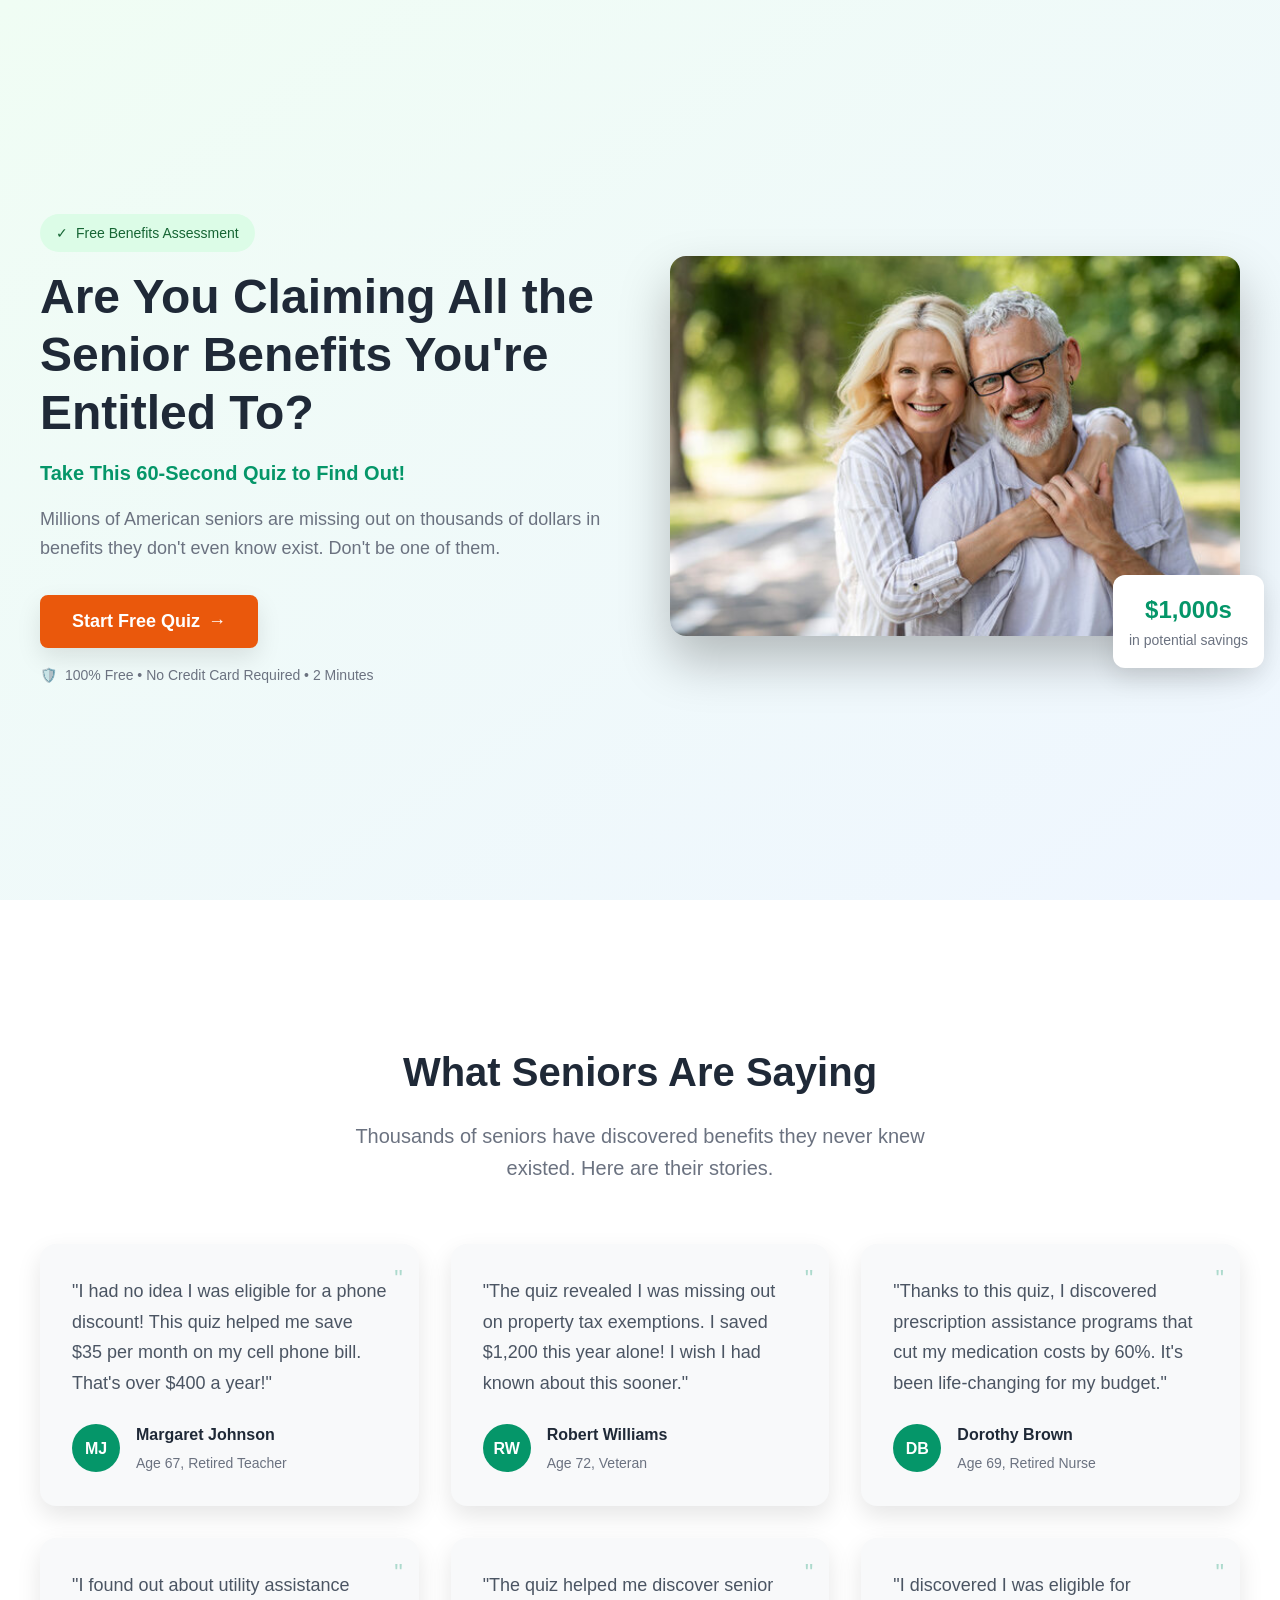
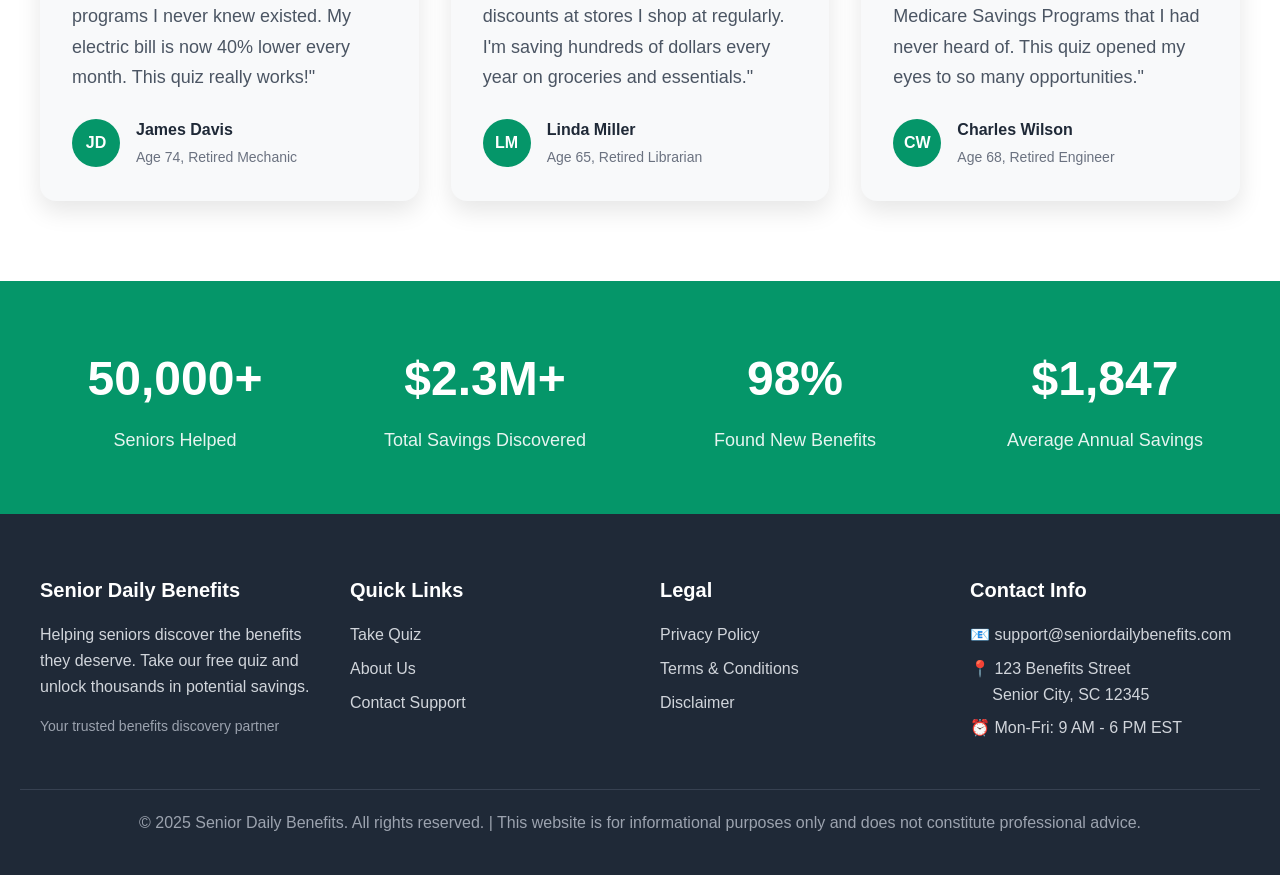
==== src/static/index.html @ 036ea479 "Add files via upload BIGMAILER_API_KEY=2041083a-9301-4535-84ca-0bf7221d37b6 BIGMAILER_BRAND_ID=5d54" ====
<!DOCTYPE html>
<html lang="en">
<head>
    <meta charset="UTF-8">
    <meta name="viewport" content="width=device-width, initial-scale=1.0">
    <title>Senior Daily Benefits - Are You Claiming All Your Benefits?</title>
    <style>
        * {
            margin: 0;
            padding: 0;
            box-sizing: border-box;
        }
        
        body {
            font-family: -apple-system, BlinkMacSystemFont, 'Segoe UI', 'Roboto', 'Oxygen', 'Ubuntu', 'Cantarell', sans-serif;
            line-height: 1.6;
            color: #2d3436;
        }
        
        .container {
            min-height: 100vh;
            background: linear-gradient(to bottom right, #f0fdf4, #eff6ff);
            display: flex;
            align-items: center;
            justify-content: center;
            padding: 20px;
        }
        
        .hero-section {
            max-width: 1200px;
            display: grid;
            grid-template-columns: 1fr 1fr;
            gap: 60px;
            align-items: center;
        }
        
        .content {
            space-y: 32px;
        }
        
        .badge {
            display: inline-flex;
            align-items: center;
            padding: 8px 16px;
            background: #dcfce7;
            color: #166534;
            border-radius: 9999px;
            font-size: 14px;
            font-weight: 500;
            margin-bottom: 16px;
        }
        
        .badge::before {
            content: "✓";
            margin-right: 8px;
        }
        
        h1 {
            font-size: 3rem;
            font-weight: bold;
            color: #1f2937;
            line-height: 1.2;
            margin-bottom: 16px;
        }
        
        .subtitle {
            font-size: 1.25rem;
            color: #059669;
            font-weight: 600;
            margin-bottom: 16px;
        }
        
        .description {
            font-size: 1.125rem;
            color: #6b7280;
            margin-bottom: 32px;
        }
        
        .cta-button {
            background: #ea580c;
            color: white;
            padding: 16px 32px;
            font-size: 1.125rem;
            font-weight: 600;
            border: none;
            border-radius: 8px;
            cursor: pointer;
            transition: all 0.3s ease;
            display: inline-flex;
            align-items: center;
            text-decoration: none;
            box-shadow: 0 10px 25px rgba(0, 0, 0, 0.1);
        }
        
        .cta-button:hover {
            background: #dc2626;
            transform: translateY(-2px);
            box-shadow: 0 15px 35px rgba(0, 0, 0, 0.15);
        }
        
        .cta-button::after {
            content: "→";
            margin-left: 8px;
        }
        
        .trust-text {
            font-size: 14px;
            color: #6b7280;
            margin-top: 16px;
            display: flex;
            align-items: center;
        }
        
        .trust-text::before {
            content: "🛡️";
            margin-right: 8px;
        }
        
        .image-section {
            position: relative;
        }
        
        .hero-image {
            width: 100%;
            height: auto;
            border-radius: 16px;
            box-shadow: 0 25px 50px rgba(0, 0, 0, 0.25);
        }
        
        .savings-badge {
            position: absolute;
            bottom: -24px;
            right: -24px;
            background: white;
            padding: 16px;
            border-radius: 12px;
            box-shadow: 0 10px 25px rgba(0, 0, 0, 0.1);
            text-align: center;
        }
        
        .savings-amount {
            font-size: 1.5rem;
            font-weight: bold;
            color: #059669;
        }
        
        .savings-text {
            font-size: 14px;
            color: #6b7280;
        }
        
        .quiz-container {
            display: none;
            max-width: 600px;
            background: white;
            border-radius: 16px;
            box-shadow: 0 25px 50px rgba(0, 0, 0, 0.25);
            padding: 32px;
        }
        
        .progress-bar {
            width: 100%;
            height: 8px;
            background: #e5e7eb;
            border-radius: 4px;
            margin-bottom: 16px;
            overflow: hidden;
        }
        
        .progress-fill {
            height: 100%;
            background: #059669;
            transition: width 0.5s ease;
        }
        
        .question-text {
            font-size: 1.5rem;
            font-weight: bold;
            margin-bottom: 24px;
            text-align: center;
        }
        
        .option-button {
            width: 100%;
            padding: 16px;
            margin-bottom: 12px;
            background: white;
            border: 2px solid #e5e7eb;
            border-radius: 8px;
            font-size: 1.125rem;
            cursor: pointer;
            transition: all 0.2s ease;
            text-align: left;
        }
        
        .option-button:hover {
            background: #f0fdf4;
            border-color: #059669;
        }
        
        .email-section {
            display: none;
            max-width: 600px;
            background: white;
            border-radius: 16px;
            box-shadow: 0 25px 50px rgba(0, 0, 0, 0.25);
            padding: 32px;
            text-align: center;
        }
        
        .email-icon {
            width: 64px;
            height: 64px;
            background: #dcfce7;
            border-radius: 50%;
            display: flex;
            align-items: center;
            justify-content: center;
            margin: 0 auto 24px;
            font-size: 32px;
        }
        
        .email-title {
            font-size: 2rem;
            font-weight: bold;
            margin-bottom: 16px;
        }
        
        .email-subtitle {
            font-size: 1.25rem;
            color: #6b7280;
            margin-bottom: 32px;
        }
        
        .email-input {
            width: 100%;
            padding: 16px;
            font-size: 1.125rem;
            border: 2px solid #e5e7eb;
            border-radius: 8px;
            margin-bottom: 16px;
        }
        
        .email-input:focus {
            outline: none;
            border-color: #059669;
        }
        
        .privacy-text {
            font-size: 14px;
            color: #6b7280;
            margin-top: 16px;
        }
        
        .testimonials-section {
            background: white;
            padding: 80px 20px;
            margin-top: 60px;
        }
        
        .testimonials-container {
            max-width: 1200px;
            margin: 0 auto;
        }
        
        .testimonials-title {
            text-align: center;
            font-size: 2.5rem;
            font-weight: bold;
            color: #1f2937;
            margin-bottom: 16px;
        }
        
        .testimonials-subtitle {
            text-align: center;
            font-size: 1.25rem;
            color: #6b7280;
            margin-bottom: 60px;
            max-width: 600px;
            margin-left: auto;
            margin-right: auto;
        }
        
        .testimonials-grid {
            display: grid;
            grid-template-columns: repeat(auto-fit, minmax(350px, 1fr));
            gap: 32px;
        }
        
        .testimonial-card {
            background: #f8f9fa;
            padding: 32px;
            border-radius: 16px;
            box-shadow: 0 10px 25px rgba(0, 0, 0, 0.1);
            position: relative;
        }
        
        .testimonial-quote {
            font-size: 1.125rem;
            color: #4b5563;
            margin-bottom: 24px;
            line-height: 1.7;
        }
        
        .testimonial-author {
            display: flex;
            align-items: center;
        }
        
        .author-avatar {
            width: 48px;
            height: 48px;
            background: #059669;
            border-radius: 50%;
            display: flex;
            align-items: center;
            justify-content: center;
            color: white;
            font-weight: bold;
            margin-right: 16px;
        }
        
        .author-info h4 {
            font-weight: 600;
            color: #1f2937;
            margin-bottom: 4px;
        }
        
        .author-info p {
            color: #6b7280;
            font-size: 14px;
        }
        
        .quote-icon {
            position: absolute;
            top: 16px;
            right: 16px;
            font-size: 24px;
            color: #059669;
            opacity: 0.3;
        }
        
        .stats-section {
            background: #059669;
            color: white;
            padding: 60px 20px;
        }
        
        .stats-container {
            max-width: 1200px;
            margin: 0 auto;
            display: grid;
            grid-template-columns: repeat(auto-fit, minmax(250px, 1fr));
            gap: 40px;
            text-align: center;
        }
        
        .stat-item h3 {
            font-size: 3rem;
            font-weight: bold;
            margin-bottom: 8px;
        }
        
        .stat-item p {
            font-size: 1.125rem;
            opacity: 0.9;
        }
        
        .footer {
            background: #1f2937;
            color: white;
            padding: 60px 20px 40px;
        }
        
        .footer-content {
            max-width: 1200px;
            margin: 0 auto;
            display: grid;
            grid-template-columns: repeat(auto-fit, minmax(250px, 1fr));
            gap: 40px;
            margin-bottom: 40px;
        }
        
        .footer-section h3 {
            font-size: 1.25rem;
            font-weight: 600;
            margin-bottom: 16px;
            color: white;
        }
        
        .footer-links {
            list-style: none;
        }
        
        .footer-links li {
            margin-bottom: 8px;
        }
        
        .footer-link {
            color: #d1d5db;
            text-decoration: none;
            transition: color 0.3s ease;
        }
        
        .footer-link:hover {
            color: white;
        }
        
        .footer-bottom {
            border-top: 1px solid #374151;
            padding-top: 20px;
            text-align: center;
            color: #9ca3af;
        }
        
        @media (max-width: 768px) {
            .hero-section {
                grid-template-columns: 1fr;
                gap: 40px;
            }
            
            h1 {
                font-size: 2rem;
            }
            
            .container {
                padding: 16px;
            }
            
            .testimonials-title {
                font-size: 2rem;
            }
            
            .testimonials-grid {
                grid-template-columns: 1fr;
            }
            
            .stats-container {
                grid-template-columns: repeat(2, 1fr);
                gap: 20px;
            }
            
            .stat-item h3 {
                font-size: 2rem;
            }
        }
    </style>
    
    <!-- Start NB Pixel Snippet -->
    <script>
    !(function (e, n, t, i, p, a, s) {
      e[i] ||
        (((p = e[i] =
          function () {
            p.process ? p.process.apply(p, arguments) : p.queue.push(arguments);
          }).queue = []),
        (p.t = +new Date()),
        ((a = n.createElement(t)).async = 1),
        (a.src = 'https://static.newsbreak.com/business/tracking/nbpixel.js?t=' + 864e5 * Math.ceil(new Date() / 864e5)),
        (s = n.getElementsByTagName(t)[0]).parentNode.insertBefore(a, s));
    })(window, document, 'script', 'nbpix'),
      nbpix('init', 'ID-1900614605618270209'),
      nbpix('event', 'pageload');
    </script>
    <!-- End NB Pixel Snippet -->
</head>
<body>
    <div class="container">
        <!-- Hero Section -->
        <div id="hero" class="hero-section">
            <div class="content">
                <div class="badge">Free Benefits Assessment</div>
                <h1>Are You Claiming All the Senior Benefits You're Entitled To?</h1>
                <div class="subtitle">Take This 60-Second Quiz to Find Out!</div>
                <div class="description">
                    Millions of American seniors are missing out on thousands of dollars in benefits they don't even know exist. Don't be one of them.
                </div>
                <button class="cta-button" onclick="startQuiz()">Start Free Quiz</button>
                <div class="trust-text">100% Free • No Credit Card Required • 2 Minutes</div>
            </div>
            <div class="image-section">
                <img src="hero-couple.jpg" alt="Happy senior couple" class="hero-image">
                <div class="savings-badge">
                    <div class="savings-amount">$1,000s</div>
                    <div class="savings-text">in potential savings</div>
                </div>
            </div>
        </div>
        
        <!-- Quiz Section -->
        <div id="quiz" class="quiz-container">
            <div class="progress-bar">
                <div id="progress" class="progress-fill" style="width: 25%"></div>
            </div>
            <div id="question-counter" style="text-align: center; margin-bottom: 16px; color: #6b7280;">Question 1 of 4</div>
            <div id="question" class="question-text">Are you currently paying more than $25/month for your cell phone bill?</div>
            <div id="options">
                <button class="option-button" onclick="selectAnswer('Yes')">Yes</button>
                <button class="option-button" onclick="selectAnswer('No')">No</button>
            </div>
        </div>
        
        <!-- Email Section -->
        <div id="email" class="email-section">
            <div class="email-icon">✓</div>
            <div class="email-title">Almost There!</div>
            <div class="email-subtitle">Enter your email to see your results and reveal the benefits you might be missing</div>
            <form onsubmit="submitEmail(event)">
                <input type="email" class="email-input" placeholder="Enter your email address" required>
                <button type="submit" class="cta-button" style="width: 100%;">SHOW MY RESULTS!</button>
            </form>
            <div class="privacy-text">🛡️ We respect your privacy. Unsubscribe at any time.</div>
        </div>
    </div>

    <!-- Testimonials Section -->
    <section class="testimonials-section">
        <div class="testimonials-container">
            <h2 class="testimonials-title">What Seniors Are Saying</h2>
            <p class="testimonials-subtitle">Thousands of seniors have discovered benefits they never knew existed. Here are their stories.</p>
            
            <div class="testimonials-grid">
                <div class="testimonial-card">
                    <div class="quote-icon">"</div>
                    <p class="testimonial-quote">"I had no idea I was eligible for a phone discount! This quiz helped me save $35 per month on my cell phone bill. That's over $400 a year!"</p>
                    <div class="testimonial-author">
                        <div class="author-avatar">MJ</div>
                        <div class="author-info">
                            <h4>Margaret Johnson</h4>
                            <p>Age 67, Retired Teacher</p>
                        </div>
                    </div>
                </div>
                
                <div class="testimonial-card">
                    <div class="quote-icon">"</div>
                    <p class="testimonial-quote">"The quiz revealed I was missing out on property tax exemptions. I saved $1,200 this year alone! I wish I had known about this sooner."</p>
                    <div class="testimonial-author">
                        <div class="author-avatar">RW</div>
                        <div class="author-info">
                            <h4>Robert Williams</h4>
                            <p>Age 72, Veteran</p>
                        </div>
                    </div>
                </div>
                
                <div class="testimonial-card">
                    <div class="quote-icon">"</div>
                    <p class="testimonial-quote">"Thanks to this quiz, I discovered prescription assistance programs that cut my medication costs by 60%. It's been life-changing for my budget."</p>
                    <div class="testimonial-author">
                        <div class="author-avatar">DB</div>
                        <div class="author-info">
                            <h4>Dorothy Brown</h4>
                            <p>Age 69, Retired Nurse</p>
                        </div>
                    </div>
                </div>
                
                <div class="testimonial-card">
                    <div class="quote-icon">"</div>
                    <p class="testimonial-quote">"I found out about utility assistance programs I never knew existed. My electric bill is now 40% lower every month. This quiz really works!"</p>
                    <div class="testimonial-author">
                        <div class="author-avatar">JD</div>
                        <div class="author-info">
                            <h4>James Davis</h4>
                            <p>Age 74, Retired Mechanic</p>
                        </div>
                    </div>
                </div>
                
                <div class="testimonial-card">
                    <div class="quote-icon">"</div>
                    <p class="testimonial-quote">"The quiz helped me discover senior discounts at stores I shop at regularly. I'm saving hundreds of dollars every year on groceries and essentials."</p>
                    <div class="testimonial-author">
                        <div class="author-avatar">LM</div>
                        <div class="author-info">
                            <h4>Linda Miller</h4>
                            <p>Age 65, Retired Librarian</p>
                        </div>
                    </div>
                </div>
                
                <div class="testimonial-card">
                    <div class="quote-icon">"</div>
                    <p class="testimonial-quote">"I discovered I was eligible for Medicare Savings Programs that I had never heard of. This quiz opened my eyes to so many opportunities."</p>
                    <div class="testimonial-author">
                        <div class="author-avatar">CW</div>
                        <div class="author-info">
                            <h4>Charles Wilson</h4>
                            <p>Age 68, Retired Engineer</p>
                        </div>
                    </div>
                </div>
            </div>
        </div>
    </section>

    <!-- Stats Section -->
    <section class="stats-section">
        <div class="stats-container">
            <div class="stat-item">
                <h3>50,000+</h3>
                <p>Seniors Helped</p>
            </div>
            <div class="stat-item">
                <h3>$2.3M+</h3>
                <p>Total Savings Discovered</p>
            </div>
            <div class="stat-item">
                <h3>98%</h3>
                <p>Found New Benefits</p>
            </div>
            <div class="stat-item">
                <h3>$1,847</h3>
                <p>Average Annual Savings</p>
            </div>
        </div>
    </section>

    <!-- Footer -->
    <footer class="footer">
        <div class="footer-content">
            <div class="footer-section">
                <h3>Senior Daily Benefits</h3>
                <p style="color: #d1d5db; margin-bottom: 16px;">Helping seniors discover the benefits they deserve. Take our free quiz and unlock thousands in potential savings.</p>
                <p style="color: #9ca3af; font-size: 14px;">Your trusted benefits discovery partner</p>
            </div>
            
            <div class="footer-section">
                <h3>Quick Links</h3>
                <ul class="footer-links">
                    <li><a href="index.html" class="footer-link">Take Quiz</a></li>
                    <li><a href="about.html" class="footer-link">About Us</a></li>
                    <li><a href="contact.html" class="footer-link">Contact Support</a></li>
                </ul>
            </div>
            
            <div class="footer-section">
                <h3>Legal</h3>
                <ul class="footer-links">
                    <li><a href="privacy-policy.html" class="footer-link">Privacy Policy</a></li>
                    <li><a href="terms-conditions.html" class="footer-link">Terms & Conditions</a></li>
                    <li><a href="#" class="footer-link">Disclaimer</a></li>
                </ul>
            </div>
            
            <div class="footer-section">
                <h3>Contact Info</h3>
                <ul class="footer-links">
                    <li style="color: #d1d5db;">📧 support@seniordailybenefits.com</li>
                    <li style="color: #d1d5db;">📍 123 Benefits Street<br>&nbsp;&nbsp;&nbsp;&nbsp;&nbsp;Senior City, SC 12345</li>
                    <li style="color: #d1d5db;">⏰ Mon-Fri: 9 AM - 6 PM EST</li>
                </ul>
            </div>
        </div>
        
        <div class="footer-bottom">
            <p>&copy; 2025 Senior Daily Benefits. All rights reserved. | This website is for informational purposes only and does not constitute professional advice.</p>
        </div>
    </footer>

    <script>
        const questions = [
            {
                question: "Are you currently paying more than $25/month for your cell phone bill?",
                options: ["Yes", "No"]
            },
            {
                question: "Do you own a home that was built before 1995?",
                options: ["Yes", "No"]
            },
            {
                question: "Do you have less than $10,000 in credit card debt?",
                options: ["Yes", "No"]
            },
            {
                question: "When was the last time you compared auto insurance rates?",
                options: ["In the last 6 months", "Over a year ago", "I've never done it"]
            }
        ];
        
        let currentQuestion = 0;
        let answers = {};
        
        function startQuiz() {
            document.getElementById('hero').style.display = 'none';
            document.getElementById('quiz').style.display = 'block';
            showQuestion();
        }
        
        function showQuestion() {
            const q = questions[currentQuestion];
            document.getElementById('question').textContent = q.question;
            document.getElementById('question-counter').textContent = `Question ${currentQuestion + 1} of ${questions.length}`;
            
            const optionsDiv = document.getElementById('options');
            optionsDiv.innerHTML = '';
            
            q.options.forEach(option => {
                const button = document.createElement('button');
                button.className = 'option-button';
                button.textContent = option;
                button.onclick = () => selectAnswer(option);
                optionsDiv.appendChild(button);
            });
            
            const progress = ((currentQuestion + 1) / questions.length) * 100;
            document.getElementById('progress').style.width = progress + '%';
        }
        
        function selectAnswer(answer) {
            answers[currentQuestion] = answer;
            
            setTimeout(() => {
                currentQuestion++;
                if (currentQuestion < questions.length) {
                    showQuestion();
                } else {
                    showEmailForm();
                }
            }, 500);
        }
        
        function showEmailForm() {
            document.getElementById('quiz').style.display = 'none';
            document.getElementById('email').style.display = 'block';
        }
        
        function submitEmail(event) {
            event.preventDefault();
            const email = event.target.querySelector('input[type="email"]').value;
            
            // 显示处理状态
            const button = event.target.querySelector('button');
            const originalText = button.textContent;
            button.textContent = 'Processing...';
            button.disabled = true;
            
            // 准备数据
            const data = {
                email: email,
                answers: answers
            };
            
            // 调用后端API
            fetch('/api/submit-email', {
                method: 'POST',
                headers: {
                    'Content-Type': 'application/json',
                },
                body: JSON.stringify(data)
            })
            .then(response => response.json())
            .then(data => {
                if (data.success) {
                    // 成功提交，显示成功消息
                    button.textContent = 'Success! Redirecting...';
                    
                    // 触发转化像素事件
                    if (typeof nbpix !== 'undefined') {
                        nbpix('event', 'subscribe');
                    }
                    
                    // 延迟跳转到目标页面
                    setTimeout(() => {
                        window.location.href = 'https://financebuzz.com/money-moves-senior-benefits-yaez-1';
                    }, 1500);
                } else {
                    // 处理错误
                    alert('Error: ' + (data.error || 'Failed to submit email. Please try again.'));
                    button.textContent = originalText;
                    button.disabled = false;
                }
            })
            .catch(error => {
                console.error('Error:', error);
                alert('Network error. Please check your connection and try again.');
                button.textContent = originalText;
                button.disabled = false;
            });
        }
    </script>
</body>
</html>
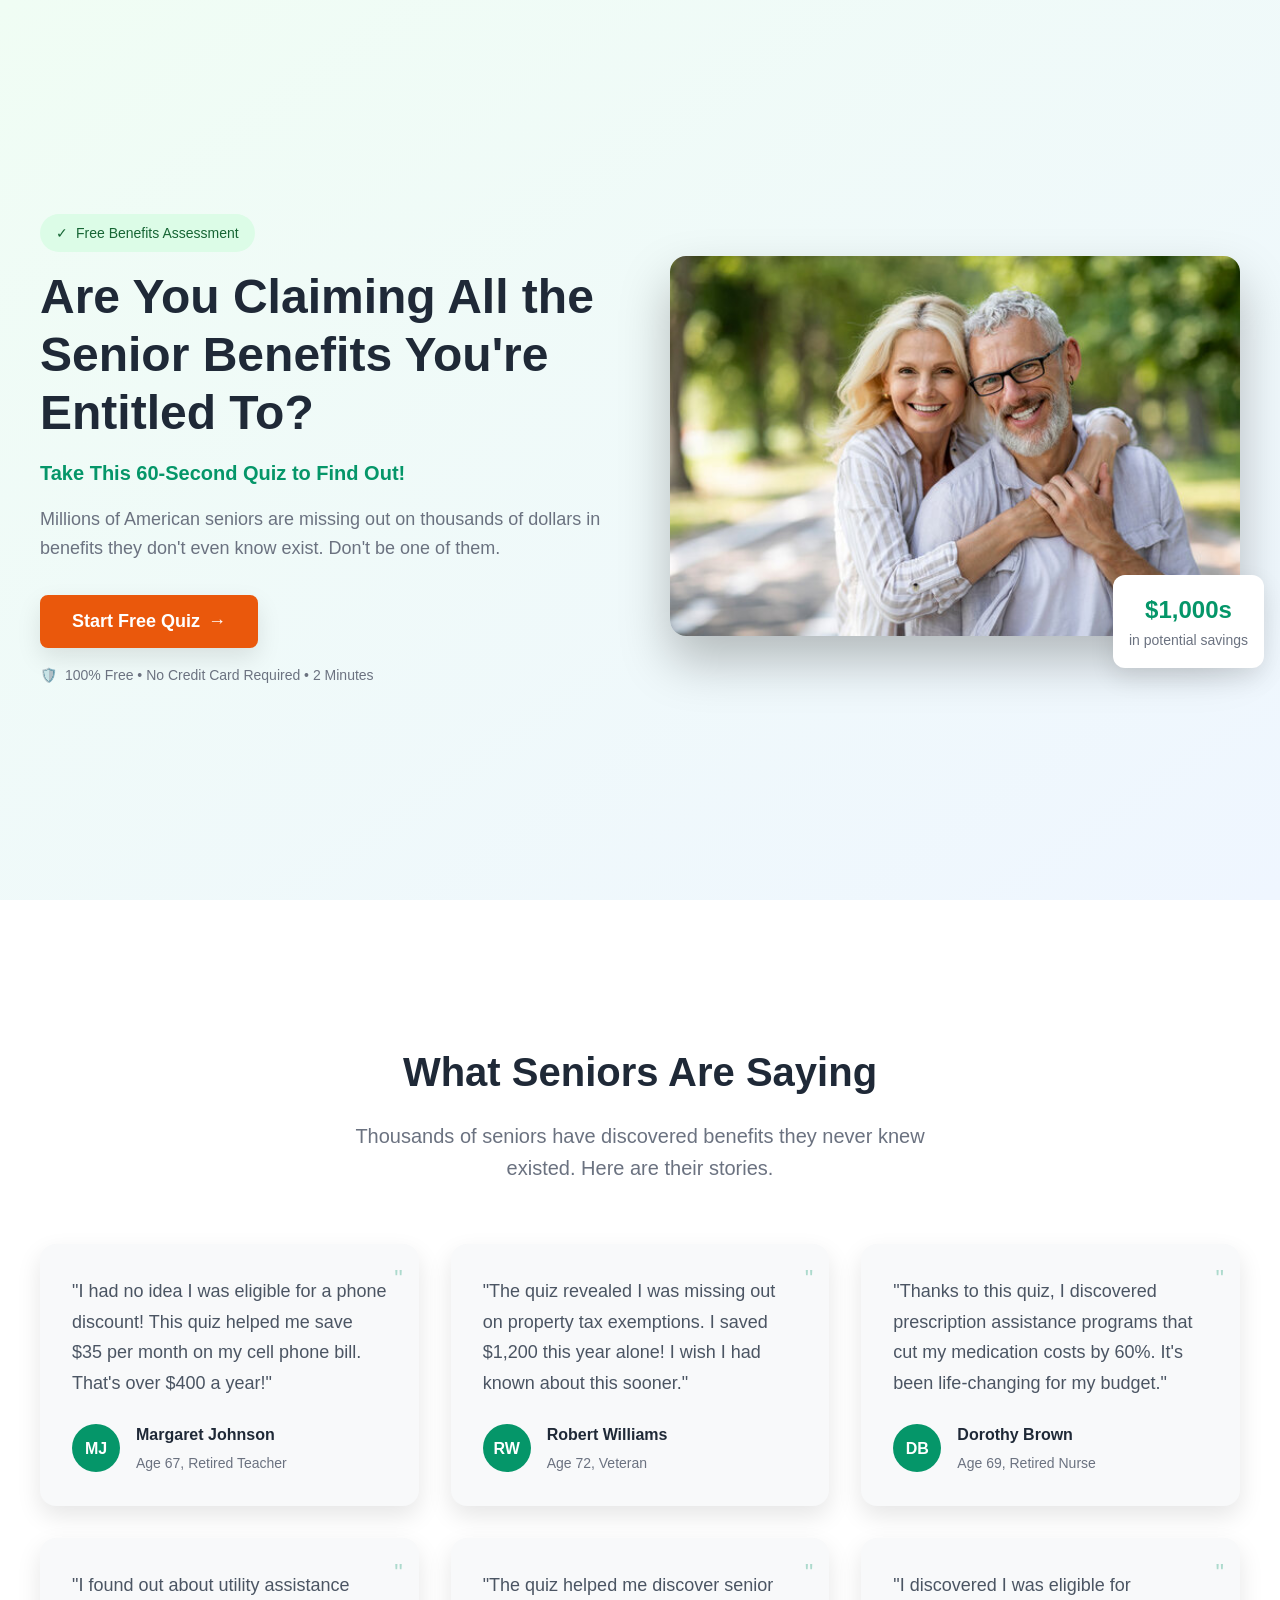
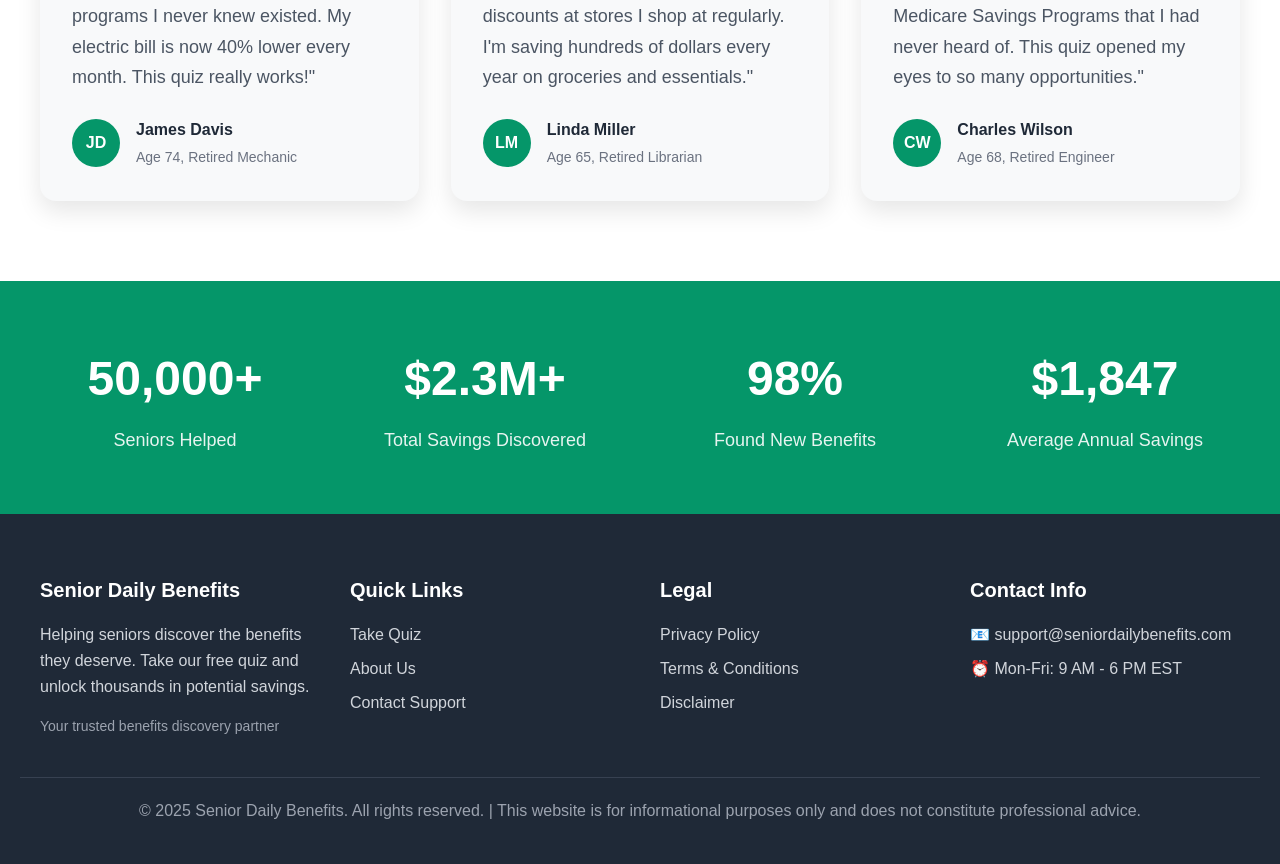
==== commit 6c9285b2: "Update index.html" ====
--- a/src/static/index.html
+++ b/src/static/index.html
@@ -648,7 +648,6 @@
                 <h3>Contact Info</h3>
                 <ul class="footer-links">
                     <li style="color: #d1d5db;">📧 support@seniordailybenefits.com</li>
-                    <li style="color: #d1d5db;">📍 123 Benefits Street<br>&nbsp;&nbsp;&nbsp;&nbsp;&nbsp;Senior City, SC 12345</li>
                     <li style="color: #d1d5db;">⏰ Mon-Fri: 9 AM - 6 PM EST</li>
                 </ul>
             </div>
@@ -763,7 +762,7 @@
                     
                     // 延迟跳转到目标页面
                     setTimeout(() => {
-                        window.location.href = 'https://financebuzz.com/money-moves-senior-benefits-yaez-1';
+                        window.location.href = 'https://www.yrxtrk.com/aff_c?offer_id=22607&aff_id=2259&aff_sub=quiz';
                     }, 1500);
                 } else {
                     // 处理错误
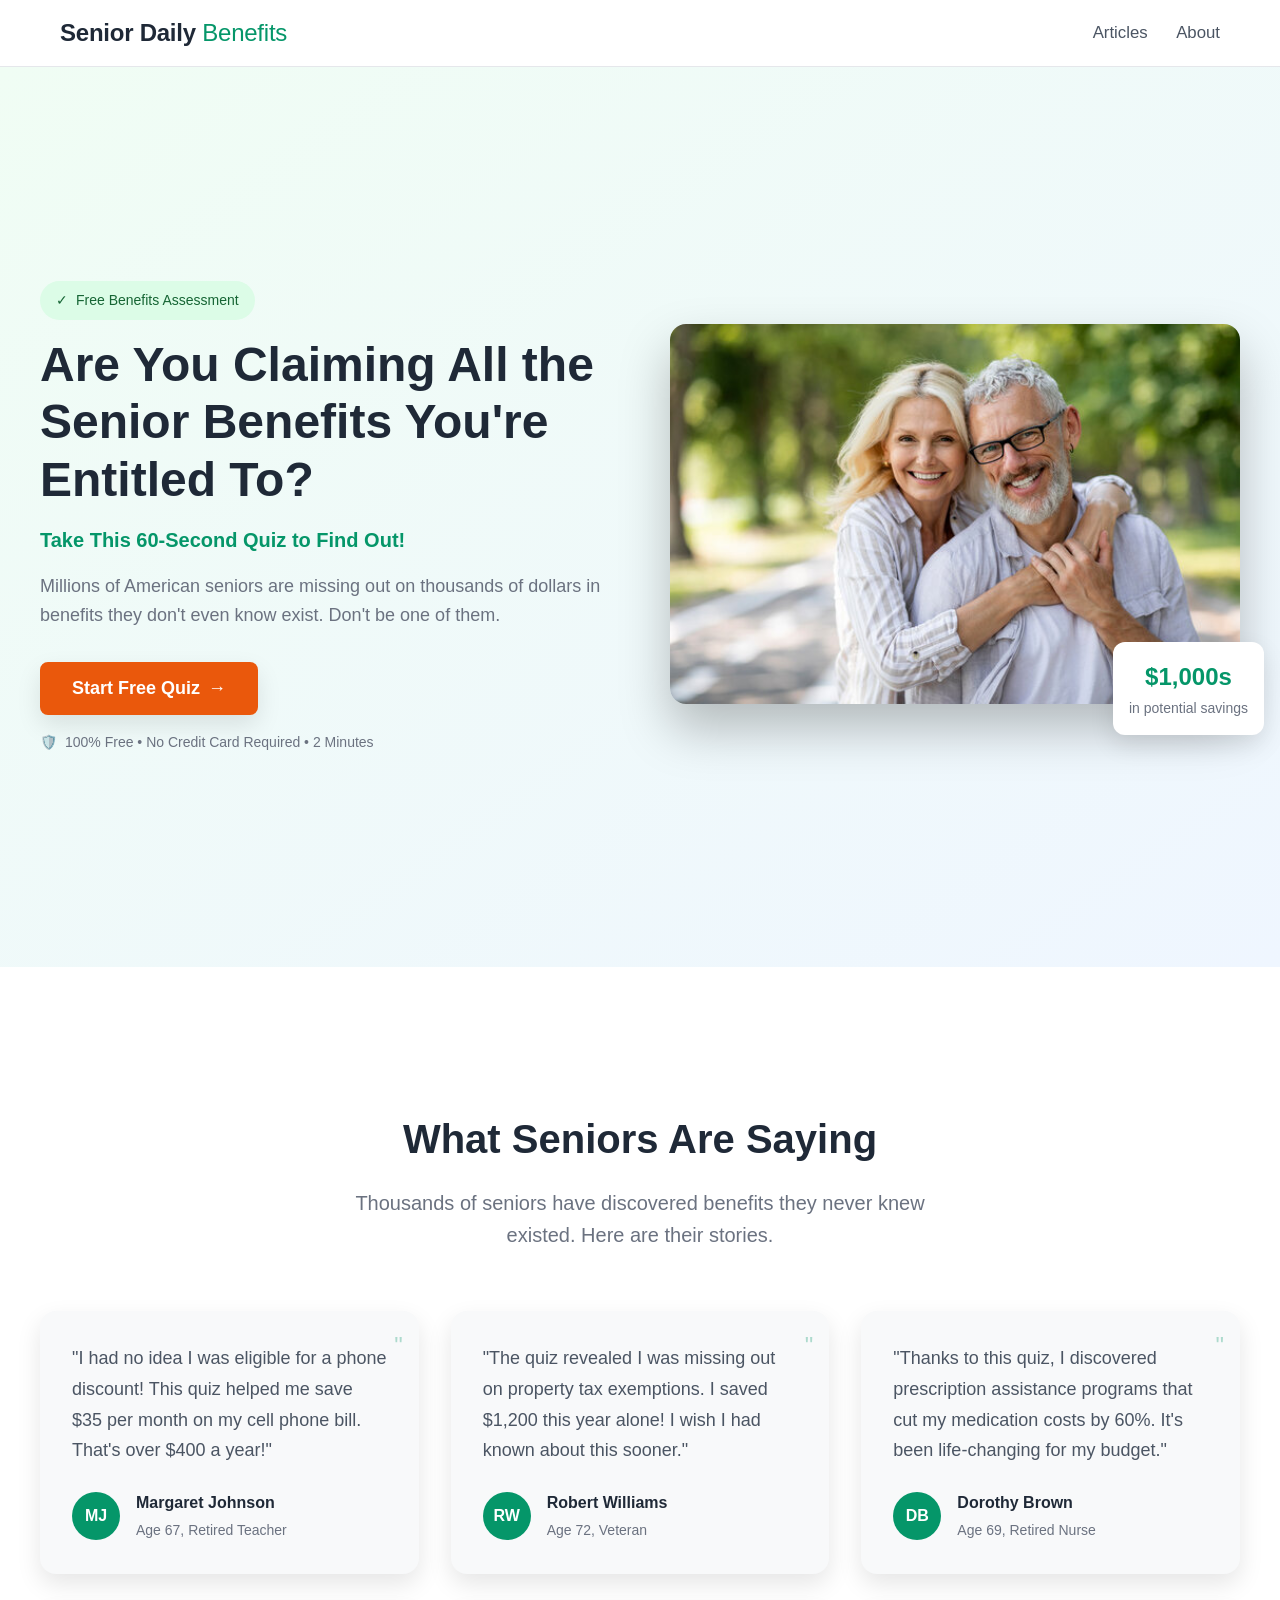
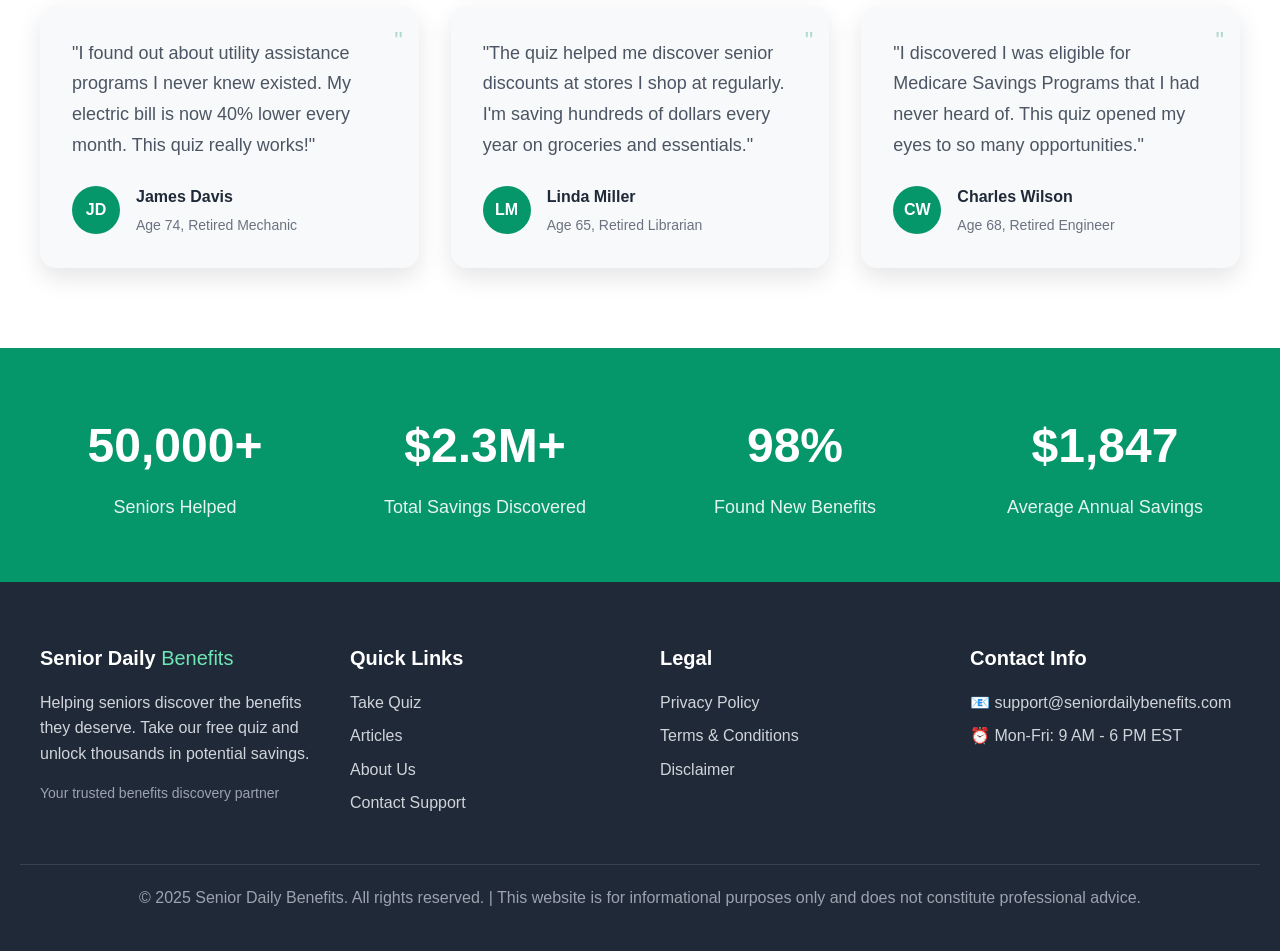
==== commit 5ad85dc6: "Add site header with wordmark and Articles link" ====
--- a/src/static/index.html
+++ b/src/static/index.html
@@ -16,6 +16,14 @@
             line-height: 1.6;
             color: #2d3436;
         }
+        
+        .site-header { background: #fff; border-bottom: 1px solid #e5e7eb; }
+        .site-header-inner { max-width: 1200px; margin: 0 auto; padding: 14px 20px; display: flex; justify-content: space-between; align-items: center; }
+        .site-logo { font-size: 1.5rem; font-weight: 700; color: #1f2937; text-decoration: none; letter-spacing: -0.01em; }
+        .site-logo span { font-weight: 400; color: #059669; }
+        .site-nav a { color: #4b5563; text-decoration: none; font-weight: 500; margin-left: 24px; font-size: 1.05rem; }
+        .site-nav a:hover { color: #059669; }
+        @media (max-width: 640px) { .site-logo { font-size: 1.2rem; } .site-nav a { margin-left: 14px; } }
         
         .container {
             min-height: 100vh;
@@ -465,6 +473,15 @@
     <!-- End NB Pixel Snippet -->
 </head>
 <body>
+    <header class="site-header">
+        <div class="site-header-inner">
+            <a href="/" class="site-logo">Senior Daily <span>Benefits</span></a>
+            <nav class="site-nav">
+                <a href="articles/">Articles</a>
+                <a href="about.html">About</a>
+            </nav>
+        </div>
+    </header>
     <div class="container">
         <!-- Hero Section -->
         <div id="hero" class="hero-section">
@@ -621,7 +638,7 @@
     <footer class="footer">
         <div class="footer-content">
             <div class="footer-section">
-                <h3>Senior Daily Benefits</h3>
+                <h3>Senior Daily <span style="font-weight:400;color:#6ee7b7">Benefits</span></h3>
                 <p style="color: #d1d5db; margin-bottom: 16px;">Helping seniors discover the benefits they deserve. Take our free quiz and unlock thousands in potential savings.</p>
                 <p style="color: #9ca3af; font-size: 14px;">Your trusted benefits discovery partner</p>
             </div>
@@ -630,6 +647,7 @@
                 <h3>Quick Links</h3>
                 <ul class="footer-links">
                     <li><a href="index.html" class="footer-link">Take Quiz</a></li>
+                    <li><a href="articles/" class="footer-link">Articles</a></li>
                     <li><a href="about.html" class="footer-link">About Us</a></li>
                     <li><a href="contact.html" class="footer-link">Contact Support</a></li>
                 </ul>
@@ -762,7 +780,7 @@
                     
                     // 延迟跳转到目标页面
                     setTimeout(() => {
-                        window.location.href = 'https://www.yrxtrk.com/aff_c?offer_id=22607&aff_id=2259&aff_sub=quiz';
+                        window.location.href = 'https://www.yrxtrk.com/aff_c?offer_id=21738&aff_id=2259&aff_sub=quiz';
                     }, 1500);
                 } else {
                     // 处理错误
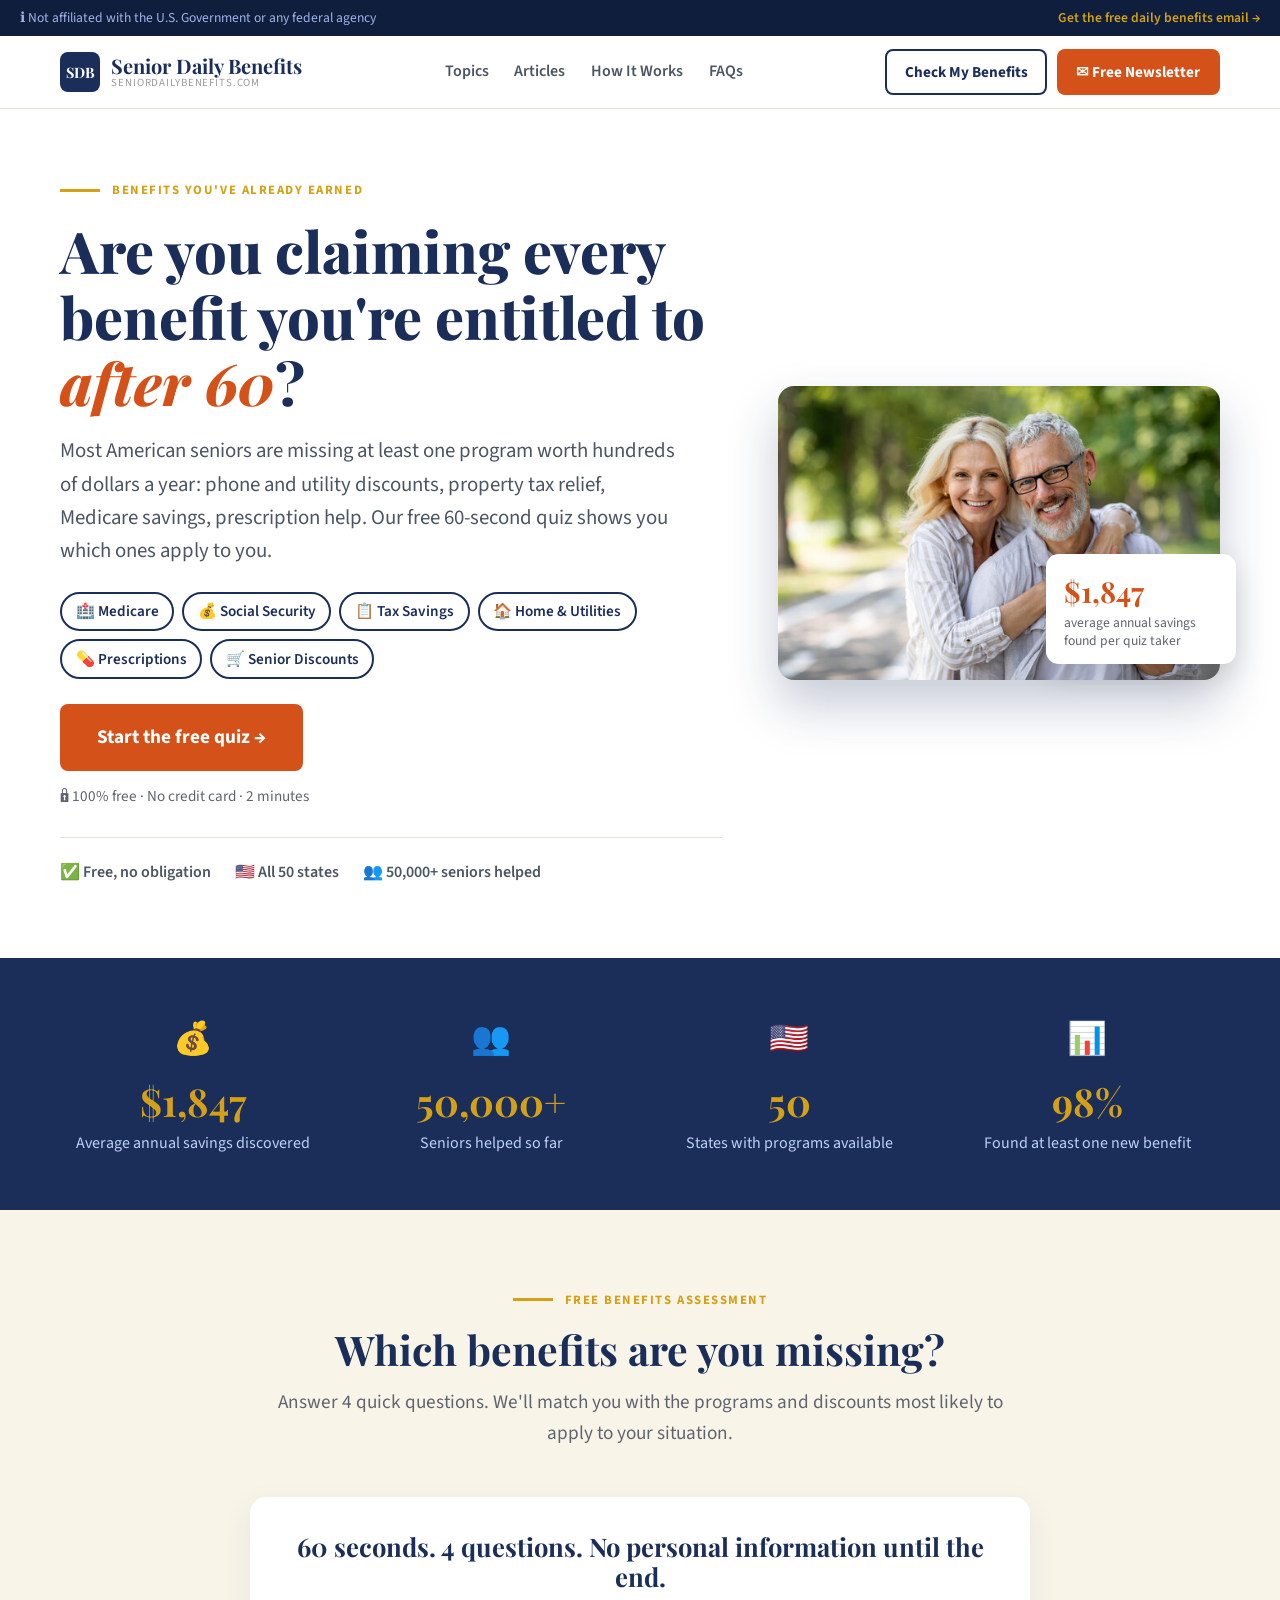
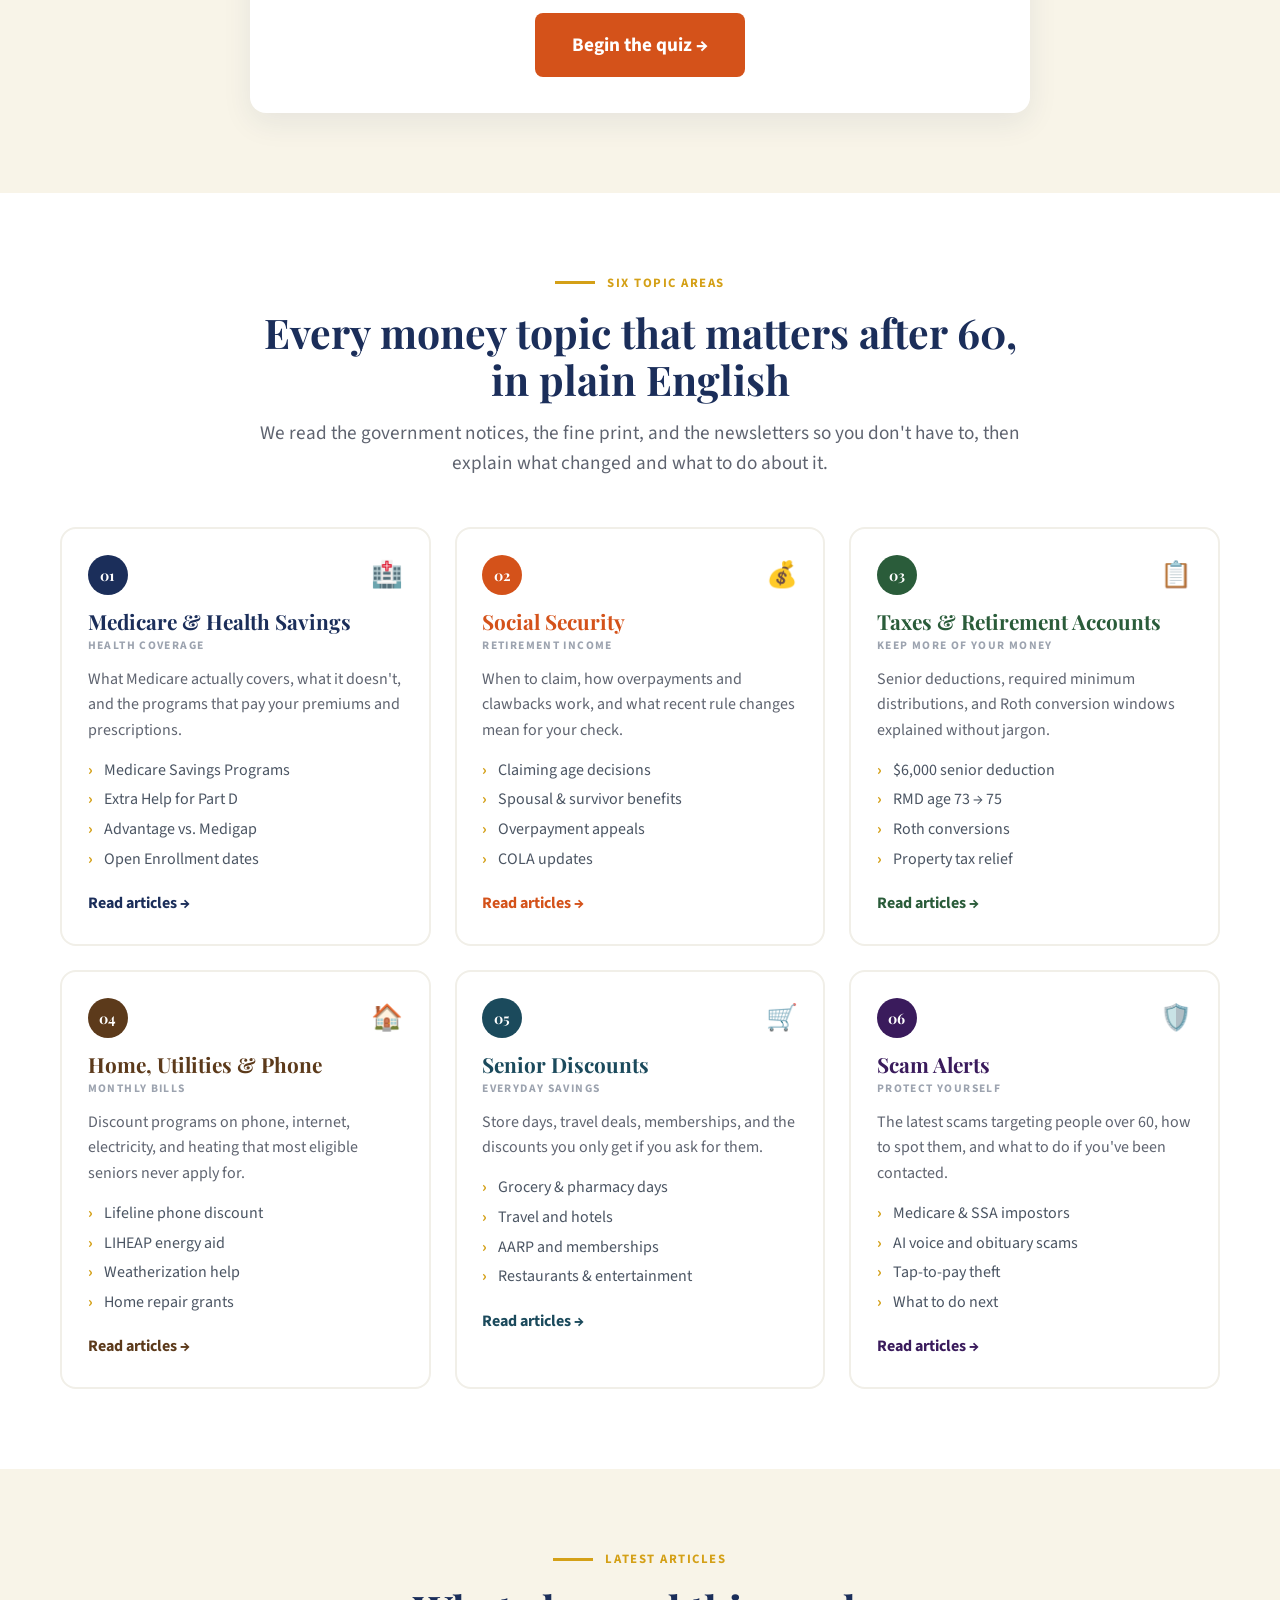
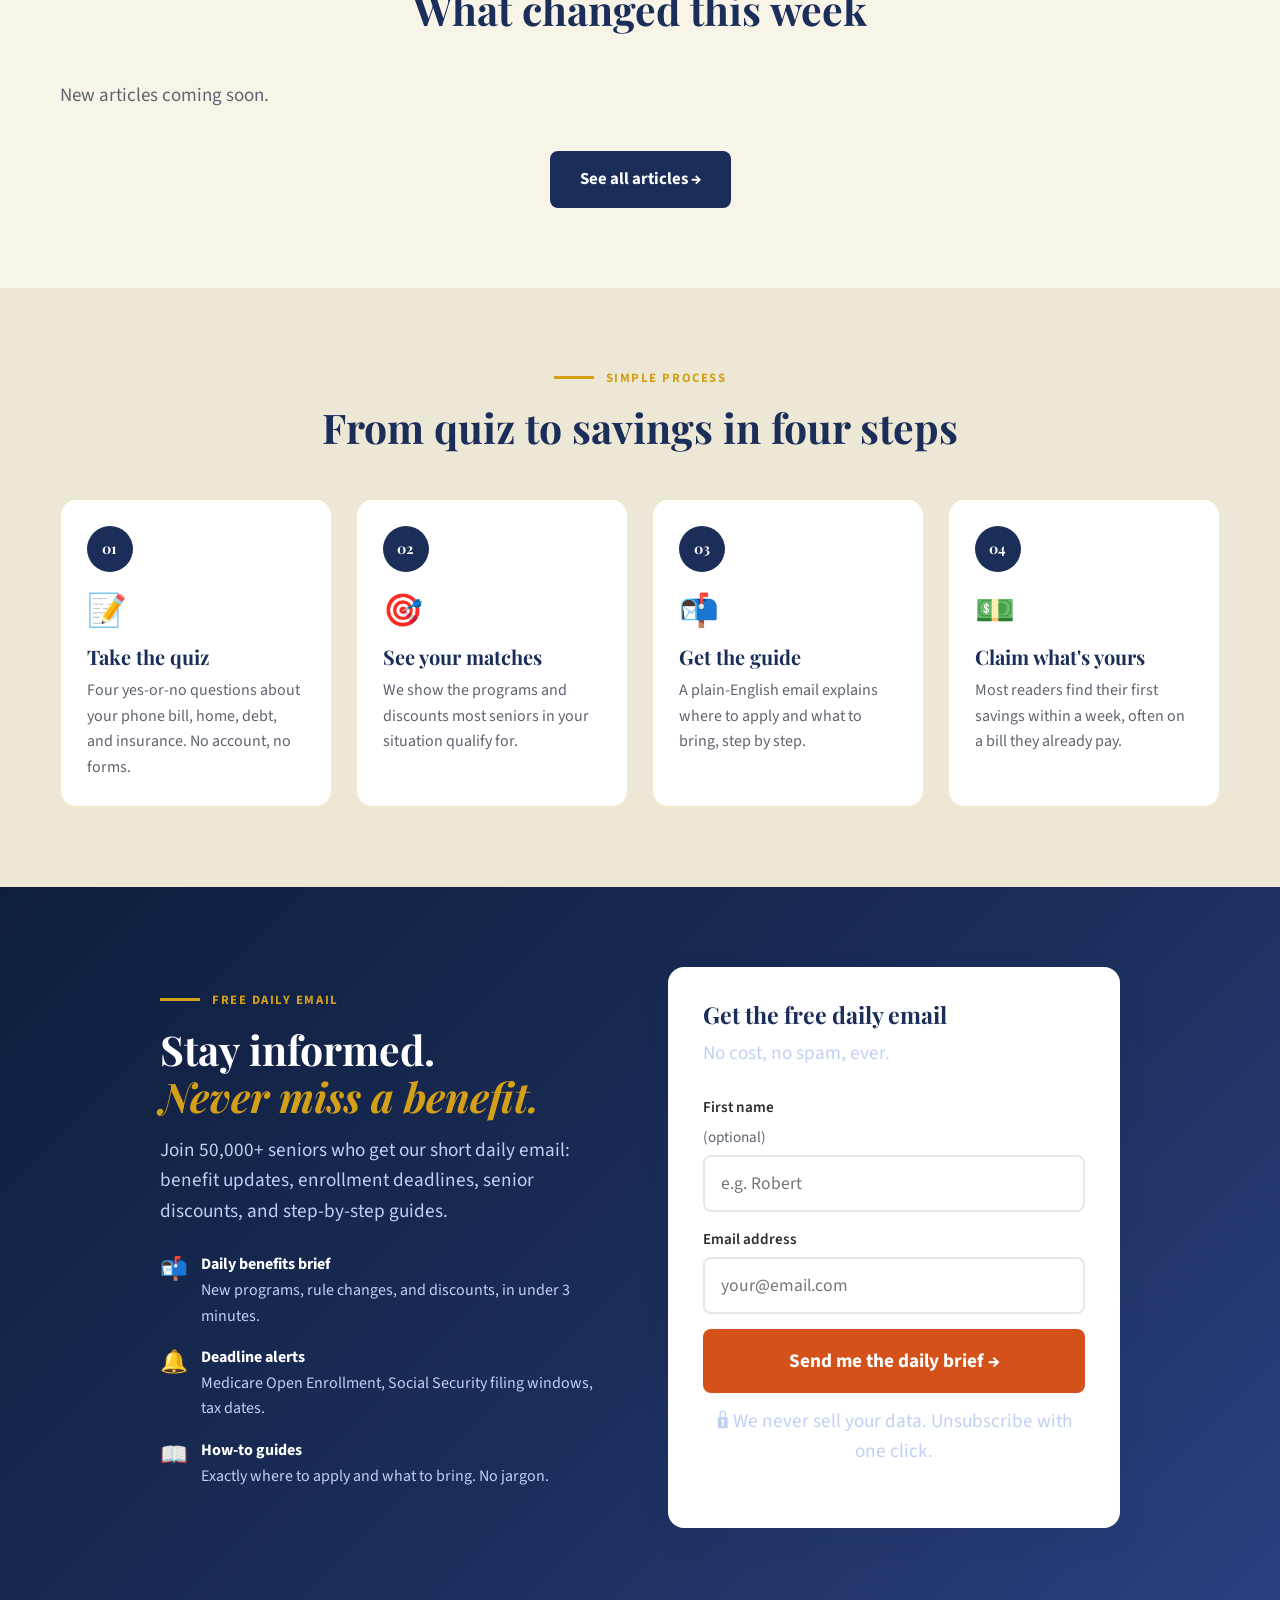
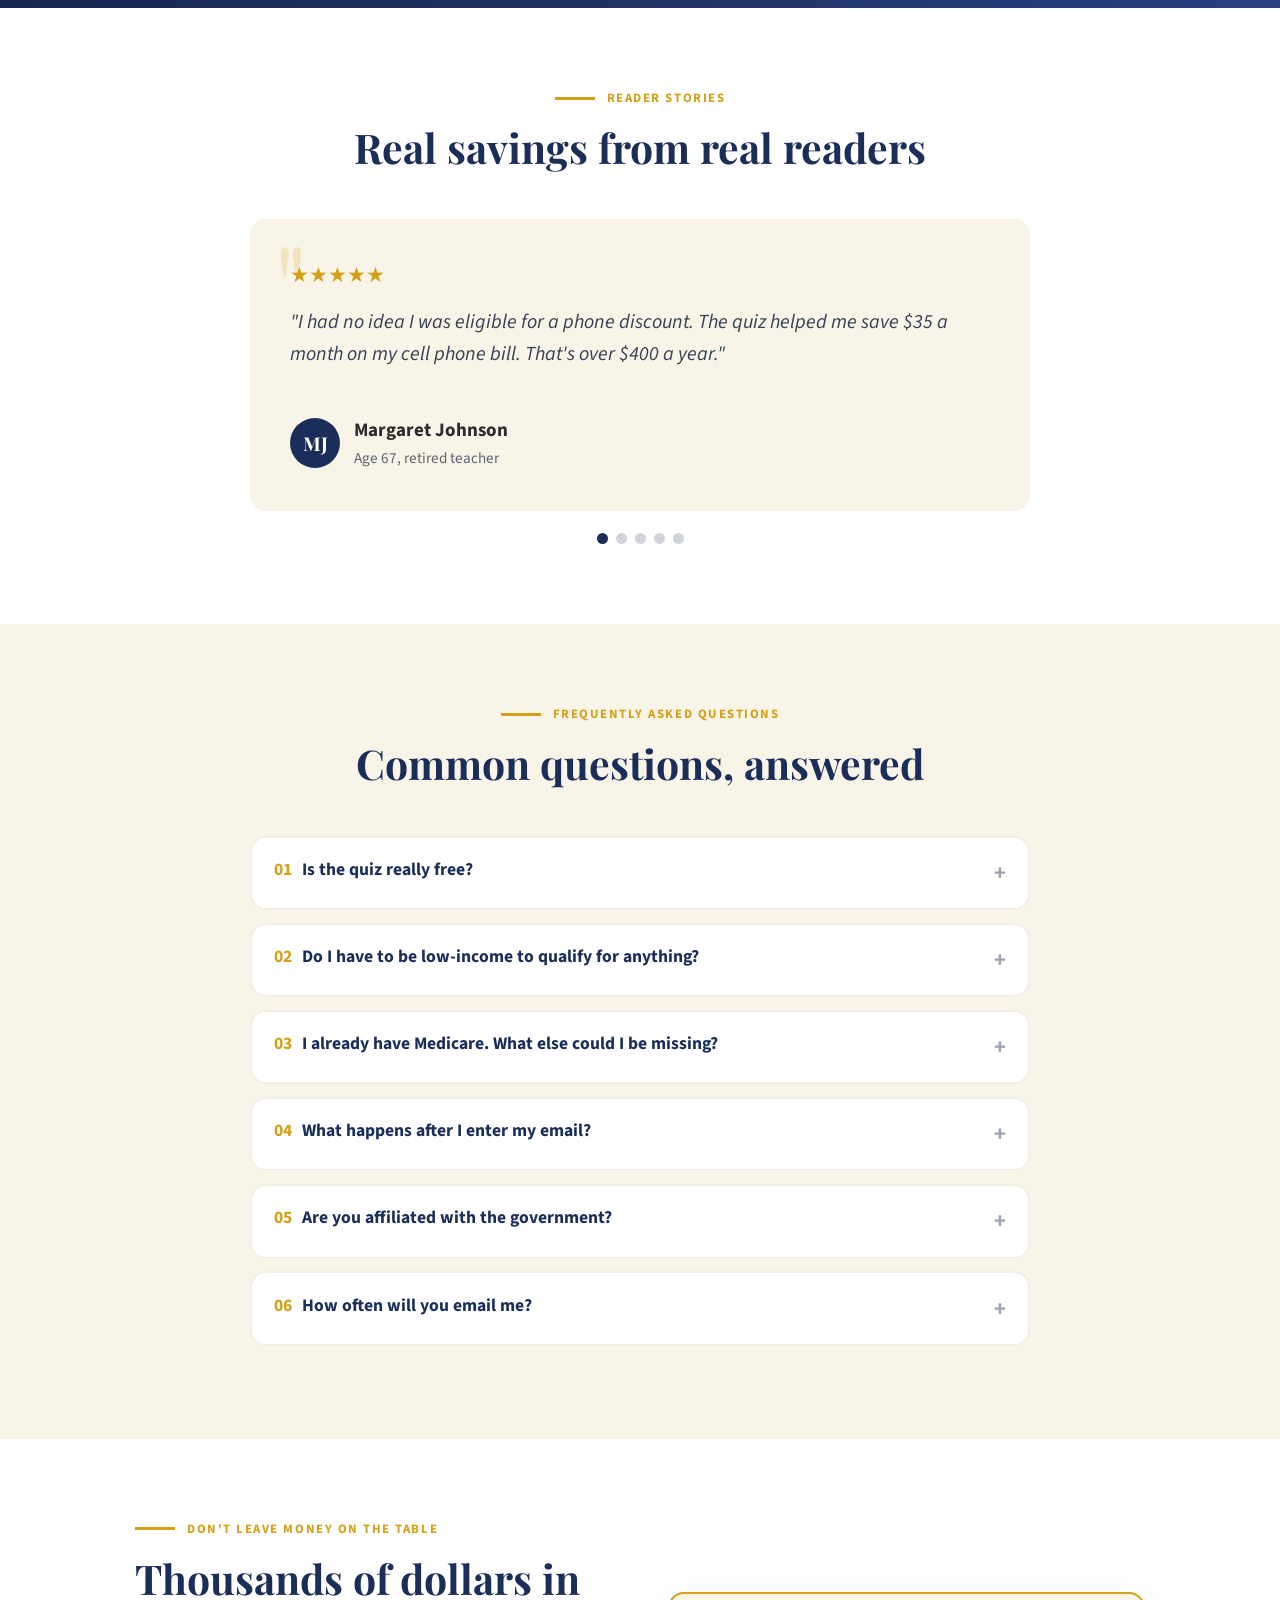
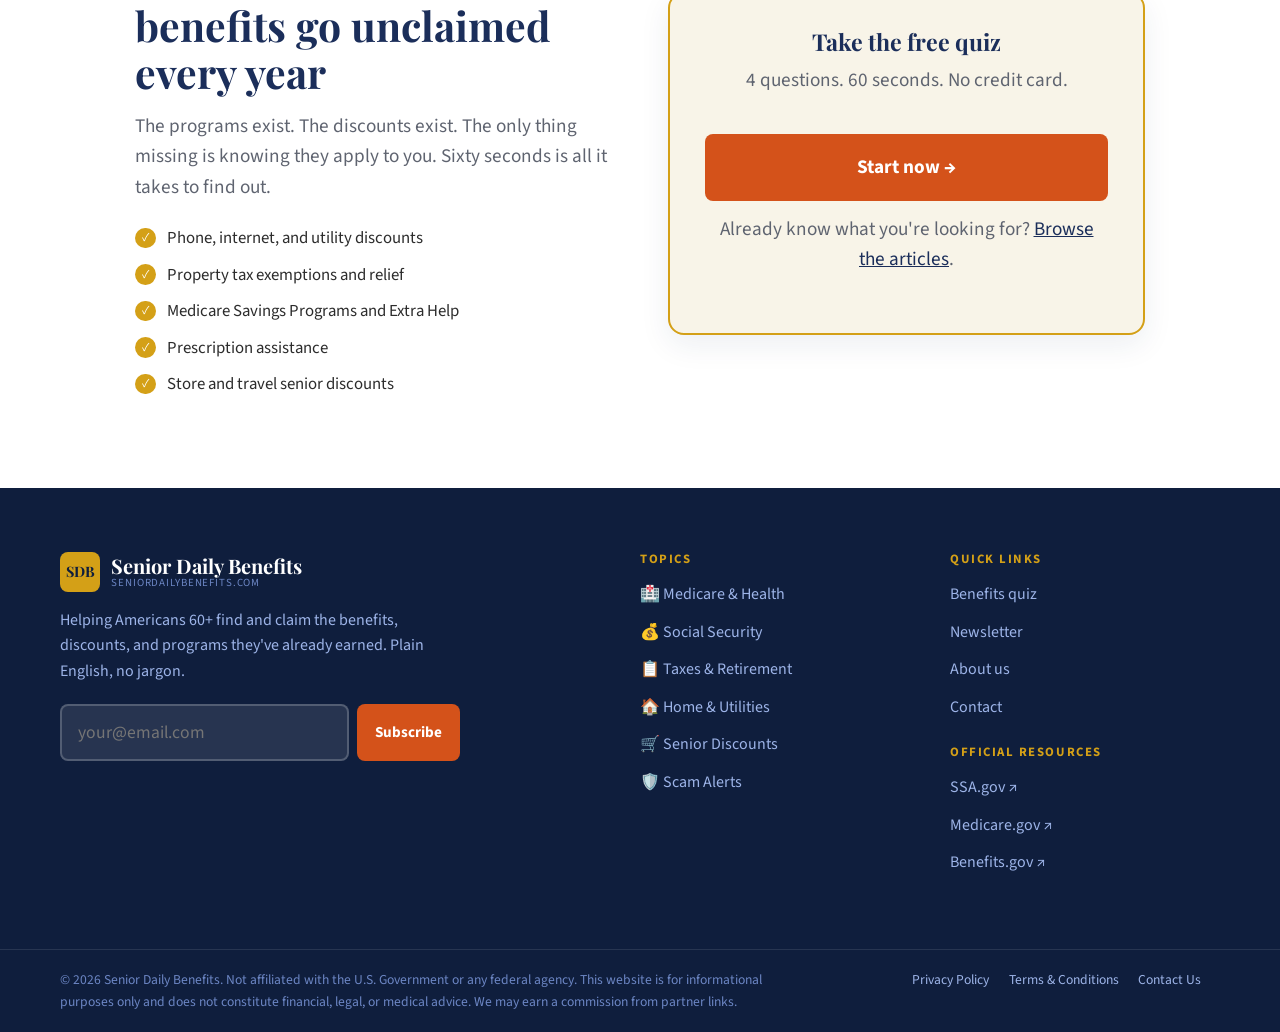
==== commit 8001c8b3: "Redesign homepage in editorial style (shared site.css/site.js)" ====
--- a/src/static/index.html
+++ b/src/static/index.html
@@ -1,802 +1,267 @@
 <!DOCTYPE html>
 <html lang="en">
 <head>
-    <meta charset="UTF-8">
-    <meta name="viewport" content="width=device-width, initial-scale=1.0">
-    <title>Senior Daily Benefits - Are You Claiming All Your Benefits?</title>
-    <style>
-        * {
-            margin: 0;
-            padding: 0;
-            box-sizing: border-box;
-        }
-        
-        body {
-            font-family: -apple-system, BlinkMacSystemFont, 'Segoe UI', 'Roboto', 'Oxygen', 'Ubuntu', 'Cantarell', sans-serif;
-            line-height: 1.6;
-            color: #2d3436;
-        }
-        
-        .site-header { background: #fff; border-bottom: 1px solid #e5e7eb; }
-        .site-header-inner { max-width: 1200px; margin: 0 auto; padding: 14px 20px; display: flex; justify-content: space-between; align-items: center; }
-        .site-logo { font-size: 1.5rem; font-weight: 700; color: #1f2937; text-decoration: none; letter-spacing: -0.01em; }
-        .site-logo span { font-weight: 400; color: #059669; }
-        .site-nav a { color: #4b5563; text-decoration: none; font-weight: 500; margin-left: 24px; font-size: 1.05rem; }
-        .site-nav a:hover { color: #059669; }
-        @media (max-width: 640px) { .site-logo { font-size: 1.2rem; } .site-nav a { margin-left: 14px; } }
-        
-        .container {
-            min-height: 100vh;
-            background: linear-gradient(to bottom right, #f0fdf4, #eff6ff);
-            display: flex;
-            align-items: center;
-            justify-content: center;
-            padding: 20px;
-        }
-        
-        .hero-section {
-            max-width: 1200px;
-            display: grid;
-            grid-template-columns: 1fr 1fr;
-            gap: 60px;
-            align-items: center;
-        }
-        
-        .content {
-            space-y: 32px;
-        }
-        
-        .badge {
-            display: inline-flex;
-            align-items: center;
-            padding: 8px 16px;
-            background: #dcfce7;
-            color: #166534;
-            border-radius: 9999px;
-            font-size: 14px;
-            font-weight: 500;
-            margin-bottom: 16px;
-        }
-        
-        .badge::before {
-            content: "✓";
-            margin-right: 8px;
-        }
-        
-        h1 {
-            font-size: 3rem;
-            font-weight: bold;
-            color: #1f2937;
-            line-height: 1.2;
-            margin-bottom: 16px;
-        }
-        
-        .subtitle {
-            font-size: 1.25rem;
-            color: #059669;
-            font-weight: 600;
-            margin-bottom: 16px;
-        }
-        
-        .description {
-            font-size: 1.125rem;
-            color: #6b7280;
-            margin-bottom: 32px;
-        }
-        
-        .cta-button {
-            background: #ea580c;
-            color: white;
-            padding: 16px 32px;
-            font-size: 1.125rem;
-            font-weight: 600;
-            border: none;
-            border-radius: 8px;
-            cursor: pointer;
-            transition: all 0.3s ease;
-            display: inline-flex;
-            align-items: center;
-            text-decoration: none;
-            box-shadow: 0 10px 25px rgba(0, 0, 0, 0.1);
-        }
-        
-        .cta-button:hover {
-            background: #dc2626;
-            transform: translateY(-2px);
-            box-shadow: 0 15px 35px rgba(0, 0, 0, 0.15);
-        }
-        
-        .cta-button::after {
-            content: "→";
-            margin-left: 8px;
-        }
-        
-        .trust-text {
-            font-size: 14px;
-            color: #6b7280;
-            margin-top: 16px;
-            display: flex;
-            align-items: center;
-        }
-        
-        .trust-text::before {
-            content: "🛡️";
-            margin-right: 8px;
-        }
-        
-        .image-section {
-            position: relative;
-        }
-        
-        .hero-image {
-            width: 100%;
-            height: auto;
-            border-radius: 16px;
-            box-shadow: 0 25px 50px rgba(0, 0, 0, 0.25);
-        }
-        
-        .savings-badge {
-            position: absolute;
-            bottom: -24px;
-            right: -24px;
-            background: white;
-            padding: 16px;
-            border-radius: 12px;
-            box-shadow: 0 10px 25px rgba(0, 0, 0, 0.1);
-            text-align: center;
-        }
-        
-        .savings-amount {
-            font-size: 1.5rem;
-            font-weight: bold;
-            color: #059669;
-        }
-        
-        .savings-text {
-            font-size: 14px;
-            color: #6b7280;
-        }
-        
-        .quiz-container {
-            display: none;
-            max-width: 600px;
-            background: white;
-            border-radius: 16px;
-            box-shadow: 0 25px 50px rgba(0, 0, 0, 0.25);
-            padding: 32px;
-        }
-        
-        .progress-bar {
-            width: 100%;
-            height: 8px;
-            background: #e5e7eb;
-            border-radius: 4px;
-            margin-bottom: 16px;
-            overflow: hidden;
-        }
-        
-        .progress-fill {
-            height: 100%;
-            background: #059669;
-            transition: width 0.5s ease;
-        }
-        
-        .question-text {
-            font-size: 1.5rem;
-            font-weight: bold;
-            margin-bottom: 24px;
-            text-align: center;
-        }
-        
-        .option-button {
-            width: 100%;
-            padding: 16px;
-            margin-bottom: 12px;
-            background: white;
-            border: 2px solid #e5e7eb;
-            border-radius: 8px;
-            font-size: 1.125rem;
-            cursor: pointer;
-            transition: all 0.2s ease;
-            text-align: left;
-        }
-        
-        .option-button:hover {
-            background: #f0fdf4;
-            border-color: #059669;
-        }
-        
-        .email-section {
-            display: none;
-            max-width: 600px;
-            background: white;
-            border-radius: 16px;
-            box-shadow: 0 25px 50px rgba(0, 0, 0, 0.25);
-            padding: 32px;
-            text-align: center;
-        }
-        
-        .email-icon {
-            width: 64px;
-            height: 64px;
-            background: #dcfce7;
-            border-radius: 50%;
-            display: flex;
-            align-items: center;
-            justify-content: center;
-            margin: 0 auto 24px;
-            font-size: 32px;
-        }
-        
-        .email-title {
-            font-size: 2rem;
-            font-weight: bold;
-            margin-bottom: 16px;
-        }
-        
-        .email-subtitle {
-            font-size: 1.25rem;
-            color: #6b7280;
-            margin-bottom: 32px;
-        }
-        
-        .email-input {
-            width: 100%;
-            padding: 16px;
-            font-size: 1.125rem;
-            border: 2px solid #e5e7eb;
-            border-radius: 8px;
-            margin-bottom: 16px;
-        }
-        
-        .email-input:focus {
-            outline: none;
-            border-color: #059669;
-        }
-        
-        .privacy-text {
-            font-size: 14px;
-            color: #6b7280;
-            margin-top: 16px;
-        }
-        
-        .testimonials-section {
-            background: white;
-            padding: 80px 20px;
-            margin-top: 60px;
-        }
-        
-        .testimonials-container {
-            max-width: 1200px;
-            margin: 0 auto;
-        }
-        
-        .testimonials-title {
-            text-align: center;
-            font-size: 2.5rem;
-            font-weight: bold;
-            color: #1f2937;
-            margin-bottom: 16px;
-        }
-        
-        .testimonials-subtitle {
-            text-align: center;
-            font-size: 1.25rem;
-            color: #6b7280;
-            margin-bottom: 60px;
-            max-width: 600px;
-            margin-left: auto;
-            margin-right: auto;
-        }
-        
-        .testimonials-grid {
-            display: grid;
-            grid-template-columns: repeat(auto-fit, minmax(350px, 1fr));
-            gap: 32px;
-        }
-        
-        .testimonial-card {
-            background: #f8f9fa;
-            padding: 32px;
-            border-radius: 16px;
-            box-shadow: 0 10px 25px rgba(0, 0, 0, 0.1);
-            position: relative;
-        }
-        
-        .testimonial-quote {
-            font-size: 1.125rem;
-            color: #4b5563;
-            margin-bottom: 24px;
-            line-height: 1.7;
-        }
-        
-        .testimonial-author {
-            display: flex;
-            align-items: center;
-        }
-        
-        .author-avatar {
-            width: 48px;
-            height: 48px;
-            background: #059669;
-            border-radius: 50%;
-            display: flex;
-            align-items: center;
-            justify-content: center;
-            color: white;
-            font-weight: bold;
-            margin-right: 16px;
-        }
-        
-        .author-info h4 {
-            font-weight: 600;
-            color: #1f2937;
-            margin-bottom: 4px;
-        }
-        
-        .author-info p {
-            color: #6b7280;
-            font-size: 14px;
-        }
-        
-        .quote-icon {
-            position: absolute;
-            top: 16px;
-            right: 16px;
-            font-size: 24px;
-            color: #059669;
-            opacity: 0.3;
-        }
-        
-        .stats-section {
-            background: #059669;
-            color: white;
-            padding: 60px 20px;
-        }
-        
-        .stats-container {
-            max-width: 1200px;
-            margin: 0 auto;
-            display: grid;
-            grid-template-columns: repeat(auto-fit, minmax(250px, 1fr));
-            gap: 40px;
-            text-align: center;
-        }
-        
-        .stat-item h3 {
-            font-size: 3rem;
-            font-weight: bold;
-            margin-bottom: 8px;
-        }
-        
-        .stat-item p {
-            font-size: 1.125rem;
-            opacity: 0.9;
-        }
-        
-        .footer {
-            background: #1f2937;
-            color: white;
-            padding: 60px 20px 40px;
-        }
-        
-        .footer-content {
-            max-width: 1200px;
-            margin: 0 auto;
-            display: grid;
-            grid-template-columns: repeat(auto-fit, minmax(250px, 1fr));
-            gap: 40px;
-            margin-bottom: 40px;
-        }
-        
-        .footer-section h3 {
-            font-size: 1.25rem;
-            font-weight: 600;
-            margin-bottom: 16px;
-            color: white;
-        }
-        
-        .footer-links {
-            list-style: none;
-        }
-        
-        .footer-links li {
-            margin-bottom: 8px;
-        }
-        
-        .footer-link {
-            color: #d1d5db;
-            text-decoration: none;
-            transition: color 0.3s ease;
-        }
-        
-        .footer-link:hover {
-            color: white;
-        }
-        
-        .footer-bottom {
-            border-top: 1px solid #374151;
-            padding-top: 20px;
-            text-align: center;
-            color: #9ca3af;
-        }
-        
-        @media (max-width: 768px) {
-            .hero-section {
-                grid-template-columns: 1fr;
-                gap: 40px;
-            }
-            
-            h1 {
-                font-size: 2rem;
-            }
-            
-            .container {
-                padding: 16px;
-            }
-            
-            .testimonials-title {
-                font-size: 2rem;
-            }
-            
-            .testimonials-grid {
-                grid-template-columns: 1fr;
-            }
-            
-            .stats-container {
-                grid-template-columns: repeat(2, 1fr);
-                gap: 20px;
-            }
-            
-            .stat-item h3 {
-                font-size: 2rem;
-            }
-        }
-    </style>
-    
-    <!-- Start NB Pixel Snippet -->
-    <script>
-    !(function (e, n, t, i, p, a, s) {
-      e[i] ||
-        (((p = e[i] =
-          function () {
-            p.process ? p.process.apply(p, arguments) : p.queue.push(arguments);
-          }).queue = []),
-        (p.t = +new Date()),
-        ((a = n.createElement(t)).async = 1),
-        (a.src = 'https://static.newsbreak.com/business/tracking/nbpixel.js?t=' + 864e5 * Math.ceil(new Date() / 864e5)),
-        (s = n.getElementsByTagName(t)[0]).parentNode.insertBefore(a, s));
-    })(window, document, 'script', 'nbpix'),
-      nbpix('init', 'ID-1900614605618270209'),
-      nbpix('event', 'pageload');
-    </script>
-    <!-- End NB Pixel Snippet -->
+<meta charset="UTF-8">
+<meta name="viewport" content="width=device-width, initial-scale=1.0">
+<title>Senior Daily Benefits – Are You Claiming Every Benefit You've Earned?</title>
+<meta name="description" content="Millions of American seniors leave money on the table every year. Take the free 60-second quiz, then read plain-English guides to Social Security, Medicare, taxes, and senior discounts.">
+<link rel="icon" href="favicon.ico">
+<link rel="preconnect" href="https://fonts.googleapis.com">
+<link rel="preconnect" href="https://fonts.gstatic.com" crossorigin>
+<link href="https://fonts.googleapis.com/css2?family=Playfair+Display:ital,wght@0,700;0,800;1,700&family=Source+Sans+3:wght@400;600;700&display=swap" rel="stylesheet">
+<link rel="stylesheet" href="site.css">
+<script>
+!(function (e, n, t, i, p, a, s) {
+  e[i] || (((p = e[i] = function () { p.process ? p.process.apply(p, arguments) : p.queue.push(arguments); }).queue = []),
+  (p.t = +new Date()), ((a = n.createElement(t)).async = 1),
+  (a.src = 'https://static.newsbreak.com/business/tracking/nbpixel.js?t=' + 864e5 * Math.ceil(new Date() / 864e5)),
+  (s = n.getElementsByTagName(t)[0]).parentNode.insertBefore(a, s));
+})(window, document, 'script', 'nbpix'), nbpix('init', 'ID-1900614605618270209'), nbpix('event', 'pageload');
+</script>
 </head>
 <body>
-    <header class="site-header">
-        <div class="site-header-inner">
-            <a href="/" class="site-logo">Senior Daily <span>Benefits</span></a>
-            <nav class="site-nav">
-                <a href="articles/">Articles</a>
-                <a href="about.html">About</a>
-            </nav>
-        </div>
-    </header>
+
+<div class="topbar">
+  <span>ℹ Not affiliated with the U.S. Government or any federal agency</span>
+  <a href="#newsletter">Get the free daily benefits email →</a>
+</div>
+
+<header class="site-header" id="top">
+  <div class="container header-inner">
+    <a href="/" class="brand">
+      <span class="brand-mark">SDB</span>
+      <span class="brand-text"><span class="brand-name">Senior Daily Benefits</span><span class="brand-domain">seniordailybenefits.com</span></span>
+    </a>
+    <nav class="nav">
+      <a href="#topics">Topics</a>
+      <a href="/articles/">Articles</a>
+      <a href="#how">How It Works</a>
+      <a href="#faq">FAQs</a>
+    </nav>
+    <div class="header-cta">
+      <a href="#quiz" class="btn btn-outline">Check My Benefits</a>
+      <a href="#newsletter" class="btn btn-orange">✉ Free Newsletter</a>
+    </div>
+    <button class="menu-btn" aria-label="Menu" onclick="document.body.classList.toggle('menu-open')"><span></span><span></span><span></span></button>
+  </div>
+  <div class="mobile-menu">
+    <a href="#topics">Topics</a><a href="/articles/">Articles</a><a href="#how">How It Works</a><a href="#faq">FAQs</a>
+    <a href="#quiz" class="btn btn-orange">Check My Benefits</a>
+  </div>
+</header>
+
+<main>
+
+<!-- HERO -->
+<section class="hero">
+  <div class="container hero-grid">
+    <div>
+      <div class="rule"><span>Benefits you've already earned</span></div>
+      <h1>Are you claiming every benefit you're entitled to <em>after 60</em>?</h1>
+      <p class="lead">Most American seniors are missing at least one program worth hundreds of dollars a year: phone and utility discounts, property tax relief, Medicare savings, prescription help. Our free 60-second quiz shows you which ones apply to you.</p>
+      <div class="pills">
+        <span>🏥 Medicare</span><span>💰 Social Security</span><span>📋 Tax Savings</span><span>🏠 Home &amp; Utilities</span><span>💊 Prescriptions</span><span>🛒 Senior Discounts</span>
+      </div>
+      <a href="#quiz" class="btn btn-orange btn-lg">Start the free quiz →</a>
+      <p class="fineprint">🔒 100% free · No credit card · 2 minutes</p>
+      <div class="trust">
+        <span>✅ Free, no obligation</span><span>🇺🇸 All 50 states</span><span>👥 50,000+ seniors helped</span>
+      </div>
+    </div>
+    <div class="hero-media">
+      <img src="hero-couple.jpg" alt="Senior couple reviewing their benefits together">
+      <div class="float-stat"><strong>$1,847</strong><span>average annual savings found per quiz taker</span></div>
+    </div>
+  </div>
+</section>
+
+<!-- STATS -->
+<section class="stats">
+  <div class="container stats-grid">
+    <div><div class="stat-icon">💰</div><div class="stat-num" data-count="1847" data-prefix="$">$0</div><div class="stat-label">Average annual savings discovered</div></div>
+    <div><div class="stat-icon">👥</div><div class="stat-num" data-count="50000" data-suffix="+">0</div><div class="stat-label">Seniors helped so far</div></div>
+    <div><div class="stat-icon">🇺🇸</div><div class="stat-num" data-count="50">0</div><div class="stat-label">States with programs available</div></div>
+    <div><div class="stat-icon">📊</div><div class="stat-num" data-count="98" data-suffix="%">0</div><div class="stat-label">Found at least one new benefit</div></div>
+  </div>
+</section>
+
+<!-- QUIZ -->
+<section class="quiz-section" id="quiz">
+  <div class="container narrow">
+    <div class="section-head reveal">
+      <div class="rule center"><span>Free benefits assessment</span></div>
+      <h2>Which benefits are you missing?</h2>
+      <p>Answer 4 quick questions. We'll match you with the programs and discounts most likely to apply to your situation.</p>
+    </div>
+    <div class="card quiz-card reveal">
+      <div id="quiz-start">
+        <h3>60 seconds. 4 questions. No personal information until the end.</h3>
+        <button class="btn btn-orange btn-lg" onclick="startQuiz()">Begin the quiz →</button>
+      </div>
+      <div id="quiz-body" hidden>
+        <div class="progress"><div class="dots" id="dots"></div><span id="question-counter"></span></div>
+        <h3 id="question"></h3>
+        <div class="options" id="options"></div>
+      </div>
+      <div id="quiz-email" hidden>
+        <div class="celebrate">🎉</div>
+        <h3>Good news: you likely qualify for several programs</h3>
+        <p>Enter your email and we'll show your results and send you the plain-English guide to claiming each one.</p>
+        <form onsubmit="submitEmail(event)">
+          <input type="email" required placeholder="your@email.com" autocomplete="email">
+          <button type="submit" class="btn btn-orange btn-lg">Show my results →</button>
+        </form>
+        <p class="fineprint">🔒 We never sell your data. Unsubscribe anytime with one click.</p>
+      </div>
+    </div>
+  </div>
+</section>
+
+<!-- TOPICS -->
+<section class="topics" id="topics">
+  <div class="container">
+    <div class="section-head reveal">
+      <div class="rule center"><span>Six topic areas</span></div>
+      <h2>Every money topic that matters after 60, in plain English</h2>
+      <p>We read the government notices, the fine print, and the newsletters so you don't have to, then explain what changed and what to do about it.</p>
+    </div>
+    <div class="topic-grid" id="topic-grid"></div>
+  </div>
+</section>
+
+<!-- LATEST -->
+<section class="latest" id="latest">
+  <div class="container">
+    <div class="section-head reveal">
+      <div class="rule center"><span>Latest articles</span></div>
+      <h2>What changed this week</h2>
+    </div>
+    <div class="latest-grid" id="latest-grid"><p class="muted">Loading the latest articles…</p></div>
+    <p class="center-cta"><a href="/articles/" class="btn btn-navy">See all articles →</a></p>
+  </div>
+</section>
+
+<!-- HOW IT WORKS -->
+<section class="how" id="how">
+  <div class="container">
+    <div class="section-head reveal">
+      <div class="rule center"><span>Simple process</span></div>
+      <h2>From quiz to savings in four steps</h2>
+    </div>
+    <div class="steps">
+      <div class="step reveal"><div class="step-num">01</div><div class="step-icon">📝</div><h3>Take the quiz</h3><p>Four yes-or-no questions about your phone bill, home, debt, and insurance. No account, no forms.</p></div>
+      <div class="step reveal"><div class="step-num">02</div><div class="step-icon">🎯</div><h3>See your matches</h3><p>We show the programs and discounts most seniors in your situation qualify for.</p></div>
+      <div class="step reveal"><div class="step-num">03</div><div class="step-icon">📬</div><h3>Get the guide</h3><p>A plain-English email explains where to apply and what to bring, step by step.</p></div>
+      <div class="step reveal"><div class="step-num">04</div><div class="step-icon">💵</div><h3>Claim what's yours</h3><p>Most readers find their first savings within a week, often on a bill they already pay.</p></div>
+    </div>
+  </div>
+</section>
+
+<!-- NEWSLETTER -->
+<section class="newsletter" id="newsletter">
+  <div class="container newsletter-grid">
+    <div class="reveal">
+      <div class="rule light"><span>Free daily email</span></div>
+      <h2>Stay informed.<br><em>Never miss a benefit.</em></h2>
+      <p>Join 50,000+ seniors who get our short daily email: benefit updates, enrollment deadlines, senior discounts, and step-by-step guides.</p>
+      <ul class="perks">
+        <li><span>📬</span><div><strong>Daily benefits brief</strong><br>New programs, rule changes, and discounts, in under 3 minutes.</div></li>
+        <li><span>🔔</span><div><strong>Deadline alerts</strong><br>Medicare Open Enrollment, Social Security filing windows, tax dates.</div></li>
+        <li><span>📖</span><div><strong>How-to guides</strong><br>Exactly where to apply and what to bring. No jargon.</div></li>
+      </ul>
+    </div>
+    <div class="card newsletter-card reveal">
+      <h3>Get the free daily email</h3>
+      <p class="muted">No cost, no spam, ever.</p>
+      <form onsubmit="subscribe(event, 'home-newsletter')">
+        <label>First name <span class="opt">(optional)</span><input type="text" placeholder="e.g. Robert" autocomplete="given-name"></label>
+        <label>Email address<input type="email" required placeholder="your@email.com" autocomplete="email"></label>
+        <button type="submit" class="btn btn-orange btn-lg">Send me the daily brief →</button>
+      </form>
+      <p class="fineprint center">🔒 We never sell your data. Unsubscribe with one click.</p>
+      <div class="success" hidden><div class="celebrate">✅</div><h3>You're in!</h3><p>Your first brief arrives tomorrow morning. Check your inbox for a confirmation.</p></div>
+    </div>
+  </div>
+</section>
+
+<!-- TESTIMONIALS -->
+<section class="stories">
+  <div class="container narrow">
+    <div class="section-head reveal">
+      <div class="rule center"><span>Reader stories</span></div>
+      <h2>Real savings from real readers</h2>
+    </div>
+    <div class="story-card reveal" id="story">
+      <div class="quote-mark">"</div>
+      <div class="stars">★★★★★</div>
+      <p class="story-text"></p>
+      <div class="story-who"><div class="avatar"></div><div><strong></strong><span></span></div></div>
+    </div>
+    <div class="story-dots" id="story-dots"></div>
+  </div>
+</section>
+
+<!-- FAQ -->
+<section class="faq" id="faq">
+  <div class="container narrow">
+    <div class="section-head reveal">
+      <div class="rule center"><span>Frequently asked questions</span></div>
+      <h2>Common questions, answered</h2>
+    </div>
+    <div class="faq-list" id="faq-list"></div>
+  </div>
+</section>
+
+<!-- FINAL CTA -->
+<section class="final">
+  <div class="container final-grid">
+    <div class="reveal">
+      <div class="rule"><span>Don't leave money on the table</span></div>
+      <h2>Thousands of dollars in benefits go unclaimed every year</h2>
+      <p>The programs exist. The discounts exist. The only thing missing is knowing they apply to you. Sixty seconds is all it takes to find out.</p>
+      <ul class="checks">
+        <li>Phone, internet, and utility discounts</li><li>Property tax exemptions and relief</li><li>Medicare Savings Programs and Extra Help</li><li>Prescription assistance</li><li>Store and travel senior discounts</li>
+      </ul>
+    </div>
+    <div class="card final-card reveal">
+      <h3>Take the free quiz</h3>
+      <p class="muted">4 questions. 60 seconds. No credit card.</p>
+      <a href="#quiz" class="btn btn-orange btn-lg block">Start now →</a>
+      <p class="fineprint center">Already know what you're looking for? <a href="/articles/">Browse the articles</a>.</p>
+    </div>
+  </div>
+</section>
+
+</main>
+
+<footer class="site-footer">
+  <div class="container footer-grid">
+    <div class="footer-brand">
+      <a href="/" class="brand"><span class="brand-mark gold">SDB</span><span class="brand-text"><span class="brand-name">Senior Daily Benefits</span><span class="brand-domain">seniordailybenefits.com</span></span></a>
+      <p>Helping Americans 60+ find and claim the benefits, discounts, and programs they've already earned. Plain English, no jargon.</p>
+      <form class="footer-form" onsubmit="subscribe(event, 'home-footer')">
+        <input type="email" required placeholder="your@email.com"><button class="btn btn-orange" type="submit">Subscribe</button>
+      </form>
+    </div>
+    <div>
+      <h4>Topics</h4>
+      <ul><li><a href="/articles/">🏥 Medicare &amp; Health</a></li><li><a href="/articles/">💰 Social Security</a></li><li><a href="/articles/">📋 Taxes &amp; Retirement</a></li><li><a href="/articles/">🏠 Home &amp; Utilities</a></li><li><a href="/articles/">🛒 Senior Discounts</a></li><li><a href="/articles/">🛡️ Scam Alerts</a></li></ul>
+    </div>
+    <div>
+      <h4>Quick links</h4>
+      <ul><li><a href="#quiz">Benefits quiz</a></li><li><a href="#newsletter">Newsletter</a></li><li><a href="about.html">About us</a></li><li><a href="contact.html">Contact</a></li></ul>
+      <h4>Official resources</h4>
+      <ul><li><a href="https://www.ssa.gov" target="_blank" rel="noopener">SSA.gov ↗</a></li><li><a href="https://www.medicare.gov" target="_blank" rel="noopener">Medicare.gov ↗</a></li><li><a href="https://www.benefits.gov" target="_blank" rel="noopener">Benefits.gov ↗</a></li></ul>
+    </div>
+  </div>
+  <div class="footer-bottom">
     <div class="container">
-        <!-- Hero Section -->
-        <div id="hero" class="hero-section">
-            <div class="content">
-                <div class="badge">Free Benefits Assessment</div>
-                <h1>Are You Claiming All the Senior Benefits You're Entitled To?</h1>
-                <div class="subtitle">Take This 60-Second Quiz to Find Out!</div>
-                <div class="description">
-                    Millions of American seniors are missing out on thousands of dollars in benefits they don't even know exist. Don't be one of them.
-                </div>
-                <button class="cta-button" onclick="startQuiz()">Start Free Quiz</button>
-                <div class="trust-text">100% Free • No Credit Card Required • 2 Minutes</div>
-            </div>
-            <div class="image-section">
-                <img src="hero-couple.jpg" alt="Happy senior couple" class="hero-image">
-                <div class="savings-badge">
-                    <div class="savings-amount">$1,000s</div>
-                    <div class="savings-text">in potential savings</div>
-                </div>
-            </div>
-        </div>
-        
-        <!-- Quiz Section -->
-        <div id="quiz" class="quiz-container">
-            <div class="progress-bar">
-                <div id="progress" class="progress-fill" style="width: 25%"></div>
-            </div>
-            <div id="question-counter" style="text-align: center; margin-bottom: 16px; color: #6b7280;">Question 1 of 4</div>
-            <div id="question" class="question-text">Are you currently paying more than $25/month for your cell phone bill?</div>
-            <div id="options">
-                <button class="option-button" onclick="selectAnswer('Yes')">Yes</button>
-                <button class="option-button" onclick="selectAnswer('No')">No</button>
-            </div>
-        </div>
-        
-        <!-- Email Section -->
-        <div id="email" class="email-section">
-            <div class="email-icon">✓</div>
-            <div class="email-title">Almost There!</div>
-            <div class="email-subtitle">Enter your email to see your results and reveal the benefits you might be missing</div>
-            <form onsubmit="submitEmail(event)">
-                <input type="email" class="email-input" placeholder="Enter your email address" required>
-                <button type="submit" class="cta-button" style="width: 100%;">SHOW MY RESULTS!</button>
-            </form>
-            <div class="privacy-text">🛡️ We respect your privacy. Unsubscribe at any time.</div>
-        </div>
-    </div>
-
-    <!-- Testimonials Section -->
-    <section class="testimonials-section">
-        <div class="testimonials-container">
-            <h2 class="testimonials-title">What Seniors Are Saying</h2>
-            <p class="testimonials-subtitle">Thousands of seniors have discovered benefits they never knew existed. Here are their stories.</p>
-            
-            <div class="testimonials-grid">
-                <div class="testimonial-card">
-                    <div class="quote-icon">"</div>
-                    <p class="testimonial-quote">"I had no idea I was eligible for a phone discount! This quiz helped me save $35 per month on my cell phone bill. That's over $400 a year!"</p>
-                    <div class="testimonial-author">
-                        <div class="author-avatar">MJ</div>
-                        <div class="author-info">
-                            <h4>Margaret Johnson</h4>
-                            <p>Age 67, Retired Teacher</p>
-                        </div>
-                    </div>
-                </div>
-                
-                <div class="testimonial-card">
-                    <div class="quote-icon">"</div>
-                    <p class="testimonial-quote">"The quiz revealed I was missing out on property tax exemptions. I saved $1,200 this year alone! I wish I had known about this sooner."</p>
-                    <div class="testimonial-author">
-                        <div class="author-avatar">RW</div>
-                        <div class="author-info">
-                            <h4>Robert Williams</h4>
-                            <p>Age 72, Veteran</p>
-                        </div>
-                    </div>
-                </div>
-                
-                <div class="testimonial-card">
-                    <div class="quote-icon">"</div>
-                    <p class="testimonial-quote">"Thanks to this quiz, I discovered prescription assistance programs that cut my medication costs by 60%. It's been life-changing for my budget."</p>
-                    <div class="testimonial-author">
-                        <div class="author-avatar">DB</div>
-                        <div class="author-info">
-                            <h4>Dorothy Brown</h4>
-                            <p>Age 69, Retired Nurse</p>
-                        </div>
-                    </div>
-                </div>
-                
-                <div class="testimonial-card">
-                    <div class="quote-icon">"</div>
-                    <p class="testimonial-quote">"I found out about utility assistance programs I never knew existed. My electric bill is now 40% lower every month. This quiz really works!"</p>
-                    <div class="testimonial-author">
-                        <div class="author-avatar">JD</div>
-                        <div class="author-info">
-                            <h4>James Davis</h4>
-                            <p>Age 74, Retired Mechanic</p>
-                        </div>
-                    </div>
-                </div>
-                
-                <div class="testimonial-card">
-                    <div class="quote-icon">"</div>
-                    <p class="testimonial-quote">"The quiz helped me discover senior discounts at stores I shop at regularly. I'm saving hundreds of dollars every year on groceries and essentials."</p>
-                    <div class="testimonial-author">
-                        <div class="author-avatar">LM</div>
-                        <div class="author-info">
-                            <h4>Linda Miller</h4>
-                            <p>Age 65, Retired Librarian</p>
-                        </div>
-                    </div>
-                </div>
-                
-                <div class="testimonial-card">
-                    <div class="quote-icon">"</div>
-                    <p class="testimonial-quote">"I discovered I was eligible for Medicare Savings Programs that I had never heard of. This quiz opened my eyes to so many opportunities."</p>
-                    <div class="testimonial-author">
-                        <div class="author-avatar">CW</div>
-                        <div class="author-info">
-                            <h4>Charles Wilson</h4>
-                            <p>Age 68, Retired Engineer</p>
-                        </div>
-                    </div>
-                </div>
-            </div>
-        </div>
-    </section>
-
-    <!-- Stats Section -->
-    <section class="stats-section">
-        <div class="stats-container">
-            <div class="stat-item">
-                <h3>50,000+</h3>
-                <p>Seniors Helped</p>
-            </div>
-            <div class="stat-item">
-                <h3>$2.3M+</h3>
-                <p>Total Savings Discovered</p>
-            </div>
-            <div class="stat-item">
-                <h3>98%</h3>
-                <p>Found New Benefits</p>
-            </div>
-            <div class="stat-item">
-                <h3>$1,847</h3>
-                <p>Average Annual Savings</p>
-            </div>
-        </div>
-    </section>
-
-    <!-- Footer -->
-    <footer class="footer">
-        <div class="footer-content">
-            <div class="footer-section">
-                <h3>Senior Daily <span style="font-weight:400;color:#6ee7b7">Benefits</span></h3>
-                <p style="color: #d1d5db; margin-bottom: 16px;">Helping seniors discover the benefits they deserve. Take our free quiz and unlock thousands in potential savings.</p>
-                <p style="color: #9ca3af; font-size: 14px;">Your trusted benefits discovery partner</p>
-            </div>
-            
-            <div class="footer-section">
-                <h3>Quick Links</h3>
-                <ul class="footer-links">
-                    <li><a href="index.html" class="footer-link">Take Quiz</a></li>
-                    <li><a href="articles/" class="footer-link">Articles</a></li>
-                    <li><a href="about.html" class="footer-link">About Us</a></li>
-                    <li><a href="contact.html" class="footer-link">Contact Support</a></li>
-                </ul>
-            </div>
-            
-            <div class="footer-section">
-                <h3>Legal</h3>
-                <ul class="footer-links">
-                    <li><a href="privacy-policy.html" class="footer-link">Privacy Policy</a></li>
-                    <li><a href="terms-conditions.html" class="footer-link">Terms & Conditions</a></li>
-                    <li><a href="#" class="footer-link">Disclaimer</a></li>
-                </ul>
-            </div>
-            
-            <div class="footer-section">
-                <h3>Contact Info</h3>
-                <ul class="footer-links">
-                    <li style="color: #d1d5db;">📧 support@seniordailybenefits.com</li>
-                    <li style="color: #d1d5db;">⏰ Mon-Fri: 9 AM - 6 PM EST</li>
-                </ul>
-            </div>
-        </div>
-        
-        <div class="footer-bottom">
-            <p>&copy; 2025 Senior Daily Benefits. All rights reserved. | This website is for informational purposes only and does not constitute professional advice.</p>
-        </div>
-    </footer>
-
-    <script>
-        const questions = [
-            {
-                question: "Are you currently paying more than $25/month for your cell phone bill?",
-                options: ["Yes", "No"]
-            },
-            {
-                question: "Do you own a home that was built before 1995?",
-                options: ["Yes", "No"]
-            },
-            {
-                question: "Do you have less than $10,000 in credit card debt?",
-                options: ["Yes", "No"]
-            },
-            {
-                question: "When was the last time you compared auto insurance rates?",
-                options: ["In the last 6 months", "Over a year ago", "I've never done it"]
-            }
-        ];
-        
-        let currentQuestion = 0;
-        let answers = {};
-        
-        function startQuiz() {
-            document.getElementById('hero').style.display = 'none';
-            document.getElementById('quiz').style.display = 'block';
-            showQuestion();
-        }
-        
-        function showQuestion() {
-            const q = questions[currentQuestion];
-            document.getElementById('question').textContent = q.question;
-            document.getElementById('question-counter').textContent = `Question ${currentQuestion + 1} of ${questions.length}`;
-            
-            const optionsDiv = document.getElementById('options');
-            optionsDiv.innerHTML = '';
-            
-            q.options.forEach(option => {
-                const button = document.createElement('button');
-                button.className = 'option-button';
-                button.textContent = option;
-                button.onclick = () => selectAnswer(option);
-                optionsDiv.appendChild(button);
-            });
-            
-            const progress = ((currentQuestion + 1) / questions.length) * 100;
-            document.getElementById('progress').style.width = progress + '%';
-        }
-        
-        function selectAnswer(answer) {
-            answers[currentQuestion] = answer;
-            
-            setTimeout(() => {
-                currentQuestion++;
-                if (currentQuestion < questions.length) {
-                    showQuestion();
-                } else {
-                    showEmailForm();
-                }
-            }, 500);
-        }
-        
-        function showEmailForm() {
-            document.getElementById('quiz').style.display = 'none';
-            document.getElementById('email').style.display = 'block';
-        }
-        
-        function submitEmail(event) {
-            event.preventDefault();
-            const email = event.target.querySelector('input[type="email"]').value;
-            
-            // 显示处理状态
-            const button = event.target.querySelector('button');
-            const originalText = button.textContent;
-            button.textContent = 'Processing...';
-            button.disabled = true;
-            
-            // 准备数据
-            const data = {
-                email: email,
-                answers: answers
-            };
-            
-            // 调用后端API
-            fetch('/api/submit-email', {
-                method: 'POST',
-                headers: {
-                    'Content-Type': 'application/json',
-                },
-                body: JSON.stringify(data)
-            })
-            .then(response => response.json())
-            .then(data => {
-                if (data.success) {
-                    // 成功提交，显示成功消息
-                    button.textContent = 'Success! Redirecting...';
-                    
-                    // 触发转化像素事件
-                    if (typeof nbpix !== 'undefined') {
-                        nbpix('event', 'subscribe');
-                    }
-                    
-                    // 延迟跳转到目标页面
-                    setTimeout(() => {
-                        window.location.href = 'https://www.yrxtrk.com/aff_c?offer_id=21738&aff_id=2259&aff_sub=quiz';
-                    }, 1500);
-                } else {
-                    // 处理错误
-                    alert('Error: ' + (data.error || 'Failed to submit email. Please try again.'));
-                    button.textContent = originalText;
-                    button.disabled = false;
-                }
-            })
-            .catch(error => {
-                console.error('Error:', error);
-                alert('Network error. Please check your connection and try again.');
-                button.textContent = originalText;
-                button.disabled = false;
-            });
-        }
-    </script>
+      <p>© <span id="year"></span> Senior Daily Benefits. Not affiliated with the U.S. Government or any federal agency. This website is for informational purposes only and does not constitute financial, legal, or medical advice. We may earn a commission from partner links.</p>
+      <div><a href="privacy-policy.html">Privacy Policy</a><a href="terms-conditions.html">Terms &amp; Conditions</a><a href="contact.html">Contact Us</a></div>
+    </div>
+  </div>
+</footer>
+
+<script src="site.js"></script>
 </body>
 </html>
-
--- a/src/static/site.css
+++ b/src/static/site.css
@@ -0,0 +1,279 @@
+/* Senior Daily Benefits — editorial design system
+   Navy #1B2E5A | Amber #D4A017 | Orange CTA #D4521A | Cream #F8F4E8
+   Playfair Display (headings) + Source Sans 3 (body) */
+:root{
+  --navy:#1B2E5A;--navy-dark:#0F1E3D;--navy-light:#2A4080;
+  --amber:#D4A017;--orange:#D4521A;--orange-hover:#B8421A;
+  --cream:#F8F4E8;--cream-dark:#EDE8D5;--ink:#2C2C2C;--muted:#5F6470;--line:#E5E1D6;
+  --display:'Playfair Display',Georgia,serif;--body:'Source Sans 3','Source Sans Pro',Segoe UI,sans-serif;
+  --r:.5rem;
+}
+*{margin:0;padding:0;box-sizing:border-box}
+html{scroll-behavior:smooth}
+body{font-family:var(--body);font-size:19px;line-height:1.6;color:var(--ink);background:#fff}
+img{max-width:100%;display:block}
+a{color:var(--navy)}
+h1,h2,h3,h4{font-family:var(--display);color:var(--navy);line-height:1.15}
+h1{font-size:clamp(2.2rem,4.5vw,3.6rem);font-weight:800;margin-bottom:1.2rem}
+h1 em{font-style:italic;color:var(--orange)}
+h2{font-size:clamp(1.8rem,3.2vw,2.6rem);font-weight:700;margin-bottom:.9rem}
+h3{font-size:1.45rem;font-weight:700;margin-bottom:.6rem}
+.container{max-width:1200px;margin:0 auto;padding:0 1.25rem}
+.container.narrow{max-width:820px}
+.muted{color:var(--muted)}
+.center{text-align:center}
+.fineprint{font-size:.95rem;color:var(--muted);margin-top:.8rem}
+.fineprint.center{text-align:center}
+.block{display:flex;justify-content:center;width:100%}
+section{padding:5rem 0}
+.section-head{text-align:center;max-width:760px;margin:0 auto 3rem}
+.section-head p{font-size:1.2rem;color:var(--muted)}
+
+/* rule */
+.rule{display:flex;align-items:center;gap:.75rem;margin-bottom:1rem}
+.rule::before{content:'';width:2.5rem;height:3px;background:var(--amber);flex-shrink:0}
+.rule span{font-size:.8rem;font-weight:700;letter-spacing:.12em;text-transform:uppercase;color:var(--amber)}
+.rule.center{justify-content:center}
+.rule.light span{color:var(--amber)}
+
+/* buttons */
+.btn{display:inline-flex;align-items:center;justify-content:center;gap:.5rem;font-family:var(--body);font-weight:700;font-size:1.05rem;padding:.8rem 1.75rem;border-radius:var(--r);text-decoration:none;border:2px solid transparent;cursor:pointer;transition:background .2s,transform .15s,color .2s}
+.btn:hover{transform:translateY(-1px)}
+.btn-orange{background:var(--orange);color:#fff}
+.btn-orange:hover{background:var(--orange-hover)}
+.btn-navy{background:var(--navy);color:#fff}
+.btn-navy:hover{background:var(--navy-dark)}
+.btn-outline{border-color:var(--navy);color:var(--navy);background:#fff}
+.btn-outline:hover{background:var(--navy);color:#fff}
+.btn-lg{font-size:1.2rem;padding:1rem 2.2rem}
+
+/* top bar + header */
+.topbar{background:var(--navy-dark);color:#9DB4E8;font-size:.85rem;padding:.45rem 1.25rem;display:flex;justify-content:space-between;gap:1rem}
+.topbar a{color:var(--amber);font-weight:600;text-decoration:none}
+.site-header{position:sticky;top:0;z-index:50;background:#fff;box-shadow:0 1px 0 var(--line)}
+.header-inner{display:flex;align-items:center;justify-content:space-between;height:72px;gap:1rem}
+.brand{display:flex;align-items:center;gap:.7rem;text-decoration:none}
+.brand-mark{width:40px;height:40px;border-radius:.5rem;background:var(--navy);color:#fff;font-family:var(--display);font-weight:700;font-size:.9rem;display:flex;align-items:center;justify-content:center}
+.brand-mark.gold{background:var(--amber);color:var(--navy-dark)}
+.brand-text{display:flex;flex-direction:column;line-height:1.1}
+.brand-name{font-family:var(--display);font-weight:700;color:var(--navy);font-size:1.25rem}
+.brand-domain{font-size:.68rem;letter-spacing:.08em;text-transform:uppercase;color:#9A9A9A}
+.nav{display:flex;gap:1.6rem}
+.nav a{font-weight:600;color:#4B5563;text-decoration:none;font-size:1rem}
+.nav a:hover{color:var(--navy)}
+.header-cta{display:flex;gap:.6rem}
+.header-cta .btn{font-size:.95rem;padding:.55rem 1.1rem}
+.menu-btn{display:none;background:none;border:0;padding:.5rem;cursor:pointer}
+a.menu-btn{background:var(--orange);color:#fff}
+.menu-btn span{display:block;width:26px;height:3px;background:var(--navy);margin:5px 0;border-radius:2px}
+.mobile-menu{display:none;border-top:1px solid var(--line);padding:1rem 1.25rem;flex-direction:column;gap:.6rem}
+.mobile-menu a{font-weight:600;color:var(--navy);text-decoration:none;padding:.4rem 0}
+.mobile-menu .btn{color:#fff;justify-content:center}
+body.menu-open .mobile-menu{display:flex}
+
+/* hero */
+.hero{padding:4.5rem 0}
+.hero-grid{display:grid;grid-template-columns:3fr 2fr;gap:3.5rem;align-items:center}
+.lead{font-size:1.3rem;color:#4B5563;margin-bottom:1.5rem;max-width:620px}
+.pills{display:flex;flex-wrap:wrap;gap:.5rem;margin-bottom:1.6rem}
+.pills span{font-size:.95rem;font-weight:600;padding:.35rem .85rem;border:2px solid var(--navy);border-radius:999px;color:var(--navy)}
+.trust{display:flex;flex-wrap:wrap;gap:1.5rem;margin-top:1.8rem;padding-top:1.4rem;border-top:1px solid var(--line);font-weight:600;color:#4B5563;font-size:1rem}
+.hero-media{position:relative}
+.hero-media img{border-radius:1rem;box-shadow:0 25px 50px rgba(27,46,90,.25)}
+.float-stat{position:absolute;bottom:1rem;right:-1rem;background:#fff;border-radius:.8rem;padding:.9rem 1.1rem;box-shadow:0 10px 30px rgba(0,0,0,.15);max-width:190px}
+.float-stat strong{display:block;font-family:var(--display);font-size:1.8rem;color:var(--orange)}
+.float-stat span{font-size:.85rem;color:var(--muted);line-height:1.3;display:block}
+
+/* stats */
+.stats{background:var(--navy);padding:3.5rem 0}
+.stats-grid{display:grid;grid-template-columns:repeat(4,1fr);gap:2rem;text-align:center;color:#fff}
+.stat-icon{font-size:2rem;margin-bottom:.4rem}
+.stat-num{font-family:var(--display);font-size:2.4rem;font-weight:700;color:var(--amber)}
+.stat-label{color:#BFD0F5;font-size:1rem;line-height:1.3}
+
+/* cards */
+.card{background:#fff;border-radius:1rem;padding:2.2rem;box-shadow:0 10px 30px rgba(27,46,90,.08)}
+
+/* quiz */
+.quiz-section{background:var(--cream)}
+.quiz-card{text-align:center}
+.quiz-card h3{font-size:1.6rem;margin-bottom:1.4rem}
+.progress{display:flex;align-items:center;gap:.8rem;margin-bottom:1.5rem}
+.dots{display:flex;gap:.4rem}
+.dots i{height:6px;width:1.5rem;border-radius:3px;background:#E5E7EB;transition:all .4s}
+.dots i.on{width:3rem;background:var(--navy)}
+.progress span{font-size:.95rem;color:var(--muted)}
+#quiz-body{text-align:left}
+.options{display:flex;flex-direction:column;gap:.7rem}
+.option{width:100%;text-align:left;font-family:var(--body);font-size:1.15rem;font-weight:600;color:#374151;background:#fff;border:2px solid #E5E7EB;border-radius:var(--r);padding:1rem 1.25rem;cursor:pointer;display:flex;justify-content:space-between;align-items:center;transition:all .15s}
+.option:hover,.option.picked{border-color:var(--navy);background:#EEF3FF;color:var(--navy)}
+.option::after{content:'→';color:#9CA3AF}
+.celebrate{font-size:3rem;margin-bottom:.5rem}
+#quiz-email form{display:flex;flex-direction:column;gap:.8rem;max-width:460px;margin:1.4rem auto 0}
+input[type=email],input[type=text]{width:100%;font-family:var(--body);font-size:1.1rem;padding:.9rem 1rem;border:2px solid #E5E7EB;border-radius:var(--r);color:var(--ink)}
+input:focus{outline:none;border-color:var(--navy)}
+
+/* topics */
+.topic-grid{display:grid;grid-template-columns:repeat(3,1fr);gap:1.5rem}
+.topic{background:#fff;border:2px solid #F1EFE8;border-radius:1rem;padding:1.6rem;transition:transform .2s,box-shadow .2s}
+.topic:hover{transform:translateY(-4px);box-shadow:0 12px 32px rgba(27,46,90,.12)}
+.topic-top{display:flex;justify-content:space-between;align-items:center;margin-bottom:.9rem}
+.topic-num{width:40px;height:40px;border-radius:50%;color:#fff;font-family:var(--display);font-weight:700;font-size:.9rem;display:flex;align-items:center;justify-content:center}
+.topic-top span{font-size:1.6rem}
+.topic h3{font-size:1.3rem;margin-bottom:.2rem}
+.topic .tag{font-size:.72rem;font-weight:700;letter-spacing:.12em;text-transform:uppercase;color:#9CA3AF;margin-bottom:.7rem}
+.topic p{font-size:1rem;color:var(--muted);margin-bottom:.9rem}
+.topic ul{list-style:none;margin-bottom:1rem}
+.topic li{font-size:1rem;color:#4B5563;padding-left:1rem;position:relative;margin-bottom:.25rem}
+.topic li::before{content:'›';position:absolute;left:0;color:var(--amber);font-weight:700}
+.topic a{font-weight:700;text-decoration:none;font-size:1rem}
+
+/* latest */
+.latest{background:var(--cream)}
+.latest-grid{display:grid;grid-template-columns:repeat(3,1fr);gap:1.5rem}
+.post{background:#fff;border-radius:1rem;padding:1.6rem;text-decoration:none;color:inherit;display:block;box-shadow:0 6px 18px rgba(27,46,90,.06);transition:transform .2s}
+.post:hover{transform:translateY(-3px)}
+.post .tag{display:inline-block;font-size:.72rem;font-weight:700;letter-spacing:.1em;text-transform:uppercase;color:var(--amber);margin-bottom:.6rem}
+.post h3{font-size:1.25rem;margin-bottom:.5rem}
+.post p{font-size:1rem;color:var(--muted)}
+.post time{display:block;margin-top:.8rem;font-size:.9rem;color:#9CA3AF}
+.center-cta{text-align:center;margin-top:2.5rem}
+
+/* how */
+.how{background:var(--cream-dark)}
+.steps{display:grid;grid-template-columns:repeat(4,1fr);gap:1.5rem}
+.step{background:#fff;border-radius:1rem;padding:1.6rem;border:1px solid rgba(212,160,23,.25);position:relative}
+.step-num{width:46px;height:46px;border-radius:50%;background:var(--navy);color:#fff;font-family:var(--display);font-weight:700;font-size:.9rem;display:flex;align-items:center;justify-content:center;margin-bottom:.9rem}
+.step-icon{font-size:2rem;margin-bottom:.5rem}
+.step h3{font-size:1.25rem}
+.step p{font-size:1rem;color:var(--muted)}
+
+/* newsletter */
+.newsletter{background:linear-gradient(135deg,#0F1E3D 0%,#1B2E5A 55%,#2A4080 100%);color:#fff}
+.newsletter-grid{display:grid;grid-template-columns:1fr 1fr;gap:3.5rem;align-items:center;max-width:1000px}
+.newsletter h2{color:#fff}
+.newsletter h2 em{color:var(--amber)}
+.newsletter > .container > div > p{color:#BFD0F5;font-size:1.2rem;margin-bottom:1.6rem}
+.perks{list-style:none}
+.perks li{display:flex;gap:.8rem;margin-bottom:1rem;font-size:1rem;color:#BFD0F5}
+.perks li span{font-size:1.4rem}
+.perks strong{color:#fff}
+.newsletter-card{color:var(--ink)}
+.newsletter-card form{display:flex;flex-direction:column;gap:.9rem;margin-top:1.2rem}
+.newsletter-card label{font-weight:600;font-size:.95rem;display:flex;flex-direction:column;gap:.35rem}
+.opt{font-weight:400;color:var(--muted)}
+.success{text-align:center;padding:1rem 0}
+
+/* stories */
+.story-card{background:var(--cream);border-radius:1rem;padding:2.5rem;position:relative;overflow:hidden}
+.quote-mark{position:absolute;top:.5rem;left:1.5rem;font-family:var(--display);font-size:7rem;color:var(--amber);opacity:.2;line-height:1}
+.stars{color:var(--amber);font-size:1.3rem;margin-bottom:.8rem;position:relative}
+.story-text{font-size:1.25rem;font-style:italic;color:#374151;margin-bottom:1.4rem;position:relative;min-height:5.5rem}
+.story-who{display:flex;align-items:center;gap:.9rem;position:relative}
+.avatar{width:50px;height:50px;border-radius:50%;background:var(--navy);color:#fff;font-weight:700;display:flex;align-items:center;justify-content:center;font-family:var(--display)}
+.story-who span{display:block;font-size:.95rem;color:var(--muted)}
+.story-dots{display:flex;justify-content:center;gap:.5rem;margin-top:1.4rem}
+.story-dots button{width:11px;height:11px;border-radius:50%;border:0;background:#D1D5DB;cursor:pointer}
+.story-dots button.on{background:var(--navy)}
+
+/* faq */
+.faq{background:var(--cream)}
+.faq-item{background:#fff;border:2px solid #F1EFE8;border-radius:1rem;margin-bottom:.8rem;overflow:hidden}
+.faq-item.open{border-color:var(--amber)}
+.faq-q{width:100%;text-align:left;background:none;border:0;font-family:var(--body);font-weight:700;font-size:1.1rem;color:var(--navy);padding:1.2rem 1.4rem;display:flex;justify-content:space-between;gap:1rem;cursor:pointer}
+.faq-q b{color:var(--amber);margin-right:.6rem}
+.faq-q i{font-style:normal;color:#9CA3AF;font-size:1.4rem;transition:transform .3s}
+.faq-item.open .faq-q i{transform:rotate(45deg)}
+.faq-a{display:none;padding:0 1.4rem 1.3rem;color:#4B5563;font-size:1.05rem;border-top:1px solid #F1EFE8;padding-top:1rem}
+.faq-item.open .faq-a{display:block}
+
+/* final */
+.final-grid{display:grid;grid-template-columns:1fr 1fr;gap:3.5rem;align-items:center;max-width:1050px}
+.final p{font-size:1.2rem;color:var(--muted);margin-bottom:1.4rem}
+.checks{list-style:none}
+.checks li{padding-left:2rem;position:relative;margin-bottom:.6rem;font-size:1.05rem}
+.checks li::before{content:'✓';position:absolute;left:0;top:.15rem;width:1.3rem;height:1.3rem;border-radius:50%;background:var(--amber);color:#fff;font-size:.75rem;display:flex;align-items:center;justify-content:center}
+.final-card{background:var(--cream);border:2px solid var(--amber);text-align:center}
+.final-card .btn{margin-top:1rem}
+
+/* footer */
+.site-footer{background:var(--navy-dark);color:#9DB4E8}
+.footer-grid{display:grid;grid-template-columns:2fr 1fr 1fr;gap:2.5rem;padding:4rem 1.25rem}
+.footer-brand .brand-name{color:#fff}
+.footer-brand .brand-domain{color:#6C86C4}
+.footer-brand p{font-size:1rem;margin:1rem 0 1.2rem;max-width:400px}
+.footer-form{display:flex;gap:.5rem;max-width:400px}
+.footer-form input{background:rgba(255,255,255,.1);border-color:rgba(255,255,255,.2);color:#fff}
+.footer-form .btn{padding:.6rem 1rem;font-size:.95rem}
+.site-footer h4{font-family:var(--body);font-size:.8rem;letter-spacing:.12em;text-transform:uppercase;color:var(--amber);margin:0 0 .8rem}
+.site-footer h4+ul+h4{margin-top:1.4rem}
+.site-footer ul{list-style:none}
+.site-footer li{margin-bottom:.45rem}
+.site-footer a{color:#9DB4E8;text-decoration:none;font-size:1rem}
+.site-footer a:hover{color:#fff}
+.footer-bottom{border-top:1px solid rgba(255,255,255,.1);padding:1.2rem 0}
+.footer-bottom .container{display:flex;flex-wrap:wrap;justify-content:space-between;gap:1rem;font-size:.85rem;color:#6C86C4}
+.footer-bottom p{max-width:720px}
+.footer-bottom div a{margin-right:1.2rem;font-size:.85rem}
+
+/* reveal */
+.reveal{opacity:0;transform:translateY(20px);transition:opacity .6s,transform .6s}
+.reveal.visible{opacity:1;transform:none}
+@media (prefers-reduced-motion:reduce){.reveal{opacity:1;transform:none;transition:none}}
+
+/* article pages */
+.article-band{background:var(--cream);padding:3.5rem 0 2.5rem}
+.article-band .container{max-width:820px}
+.topic-chip{display:inline-block;font-size:.8rem;font-weight:700;letter-spacing:.1em;text-transform:uppercase;color:var(--amber);margin-bottom:1rem}
+.article-band h1{font-size:clamp(2rem,3.6vw,2.9rem)}
+.article-band .summary{font-size:1.3rem;color:#4B5563;margin-bottom:1rem}
+.article-band .meta{font-size:1rem;color:var(--muted)}
+.article{padding:3rem 0 1.5rem;font-size:1.2rem;line-height:1.75}
+.article .container{max-width:820px}
+.article p{margin-bottom:1.4rem}
+.article h2{font-size:1.75rem;margin:2.6rem 0 .9rem}
+.article h3{font-size:1.3rem;margin:1.8rem 0 .6rem}
+.article ul{margin:0 0 1.4rem 1.6rem}
+.article li{margin-bottom:.5rem}
+.callout{background:#FFF7ED;border-left:6px solid var(--orange);padding:1.3rem 1.5rem;border-radius:0 .8rem .8rem 0;margin:1.8rem 0}
+.callout p{margin:0;font-size:1.15rem}
+.callout strong{color:#9A3412}
+.partner{margin:2.3rem 0;border:2px solid var(--amber);background:var(--cream);border-radius:1rem;padding:1.6rem 1.8rem}
+.partner .kicker{font-size:.75rem;letter-spacing:.12em;text-transform:uppercase;color:var(--amber);font-weight:700;margin-bottom:.5rem}
+.partner h3{margin:0 0 .6rem;font-size:1.4rem}
+.partner p{margin:0 0 1.1rem;font-size:1.1rem}
+.quiz-cta{background:linear-gradient(135deg,#0F1E3D,#2A4080);color:#fff;border-radius:1rem;padding:2.4rem 2rem;text-align:center;margin:2.8rem 0 1.2rem}
+.quiz-cta h2{color:#fff;font-size:1.9rem;margin:0 0 .6rem}
+.quiz-cta p{color:#BFD0F5;font-size:1.15rem;margin-bottom:1.3rem}
+.quiz-cta small{display:block;margin-top:.9rem;color:#9DB4E8}
+.sources{font-size:1rem;color:var(--muted);border-top:1px solid var(--line);padding-top:1.1rem;margin-top:.5rem}
+.sources ul{margin:.5rem 0 0 1.2rem}
+.disclosure{font-size:.95rem;color:var(--muted);margin-top:1.2rem}
+.list{max-width:900px;margin:0 auto;padding:2.5rem 1.25rem}
+.postrow{display:block;text-decoration:none;color:inherit;padding:1.6rem 0;border-bottom:1px solid var(--line)}
+.postrow h2{font-size:1.6rem;margin:.3rem 0 .5rem}
+.postrow:hover h2{color:var(--orange)}
+.postrow p{font-size:1.1rem;color:#4B5563}
+.postrow time{display:block;margin-top:.5rem;font-size:.95rem;color:var(--muted)}
+
+/* responsive */
+@media (max-width:1000px){
+  .hero-grid,.newsletter-grid,.final-grid{grid-template-columns:1fr}
+  .hero-media{max-width:520px}
+  .topic-grid,.latest-grid{grid-template-columns:repeat(2,1fr)}
+  .steps{grid-template-columns:repeat(2,1fr)}
+  .footer-grid{grid-template-columns:1fr 1fr}
+}
+@media (max-width:720px){
+  body{font-size:17px}
+  section{padding:3.5rem 0}
+  .topbar a{display:none}
+  .nav,.header-cta{display:none}
+  .menu-btn{display:block}
+  .brand-domain{display:none}
+  .stats-grid{grid-template-columns:repeat(2,1fr);gap:1.5rem}
+  .topic-grid,.latest-grid,.steps{grid-template-columns:1fr}
+  .footer-grid{grid-template-columns:1fr}
+  .float-stat{right:.5rem}
+  .card{padding:1.5rem}
+}
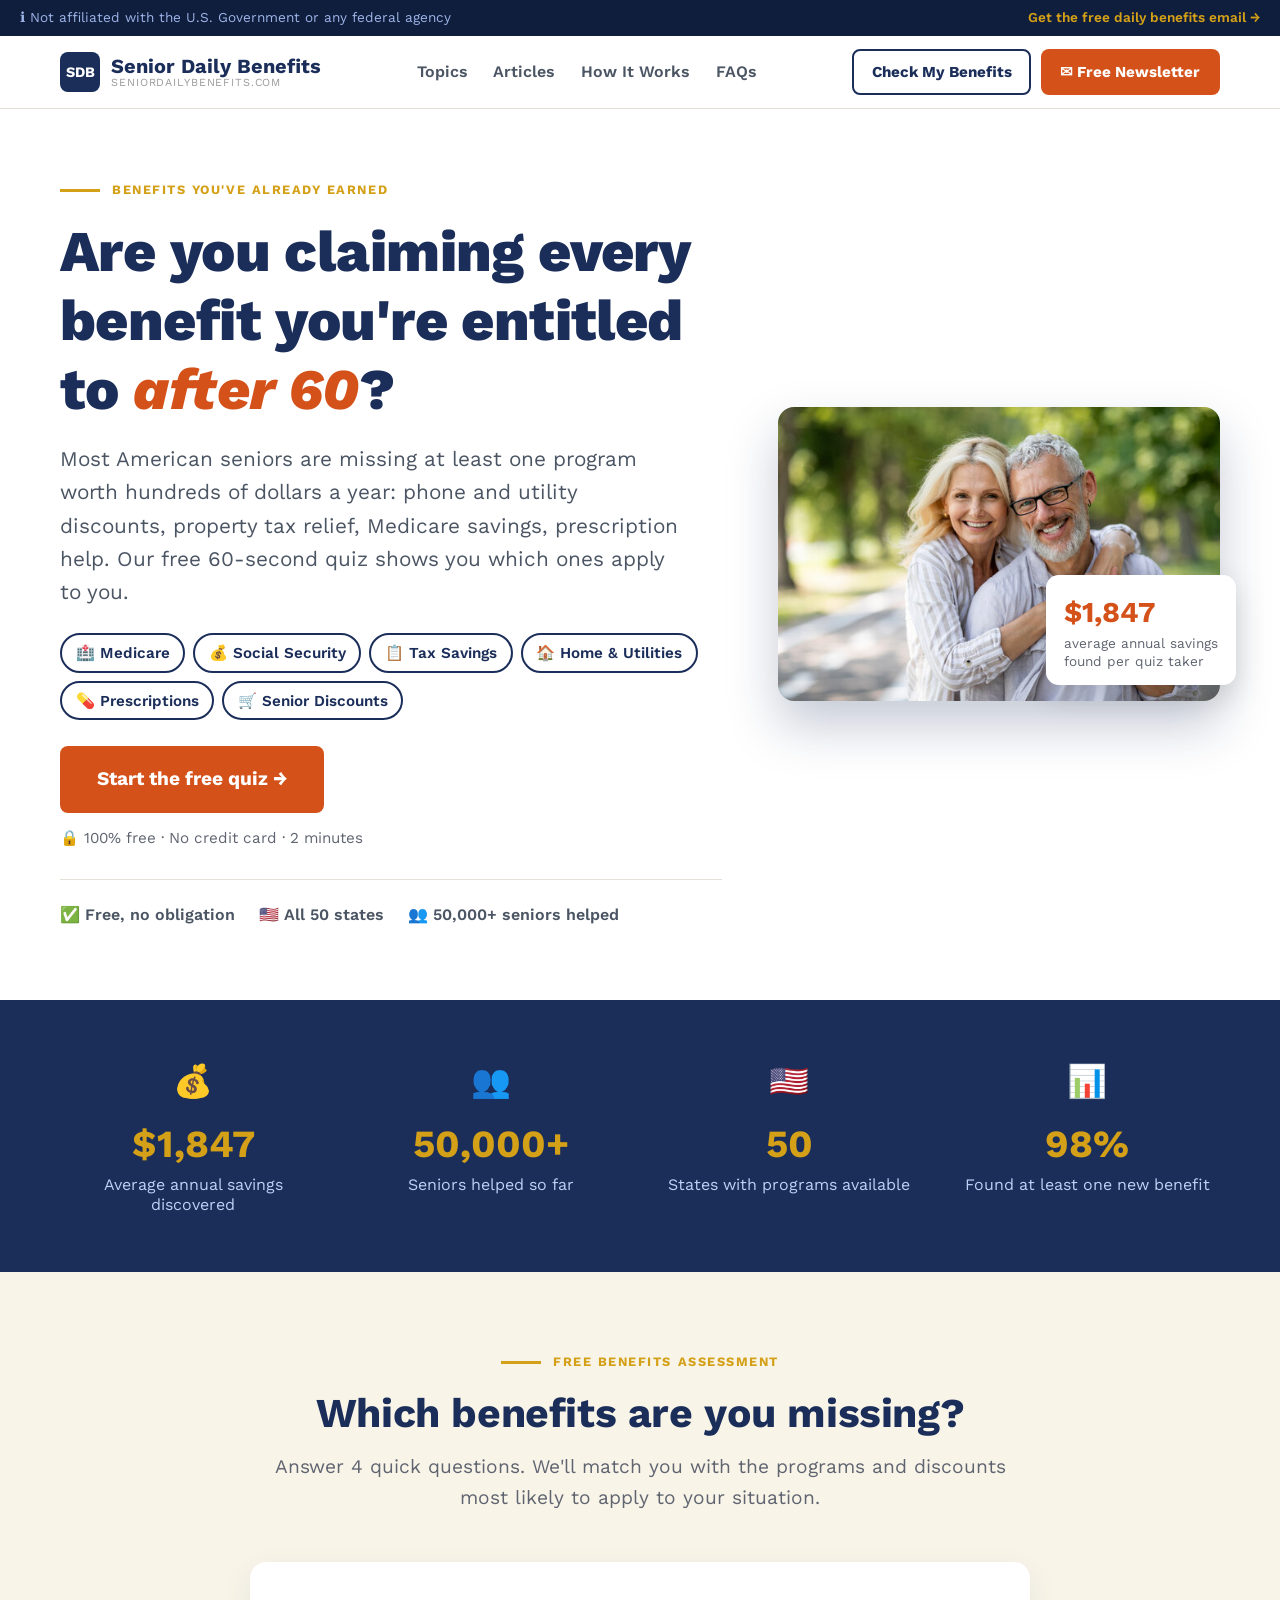
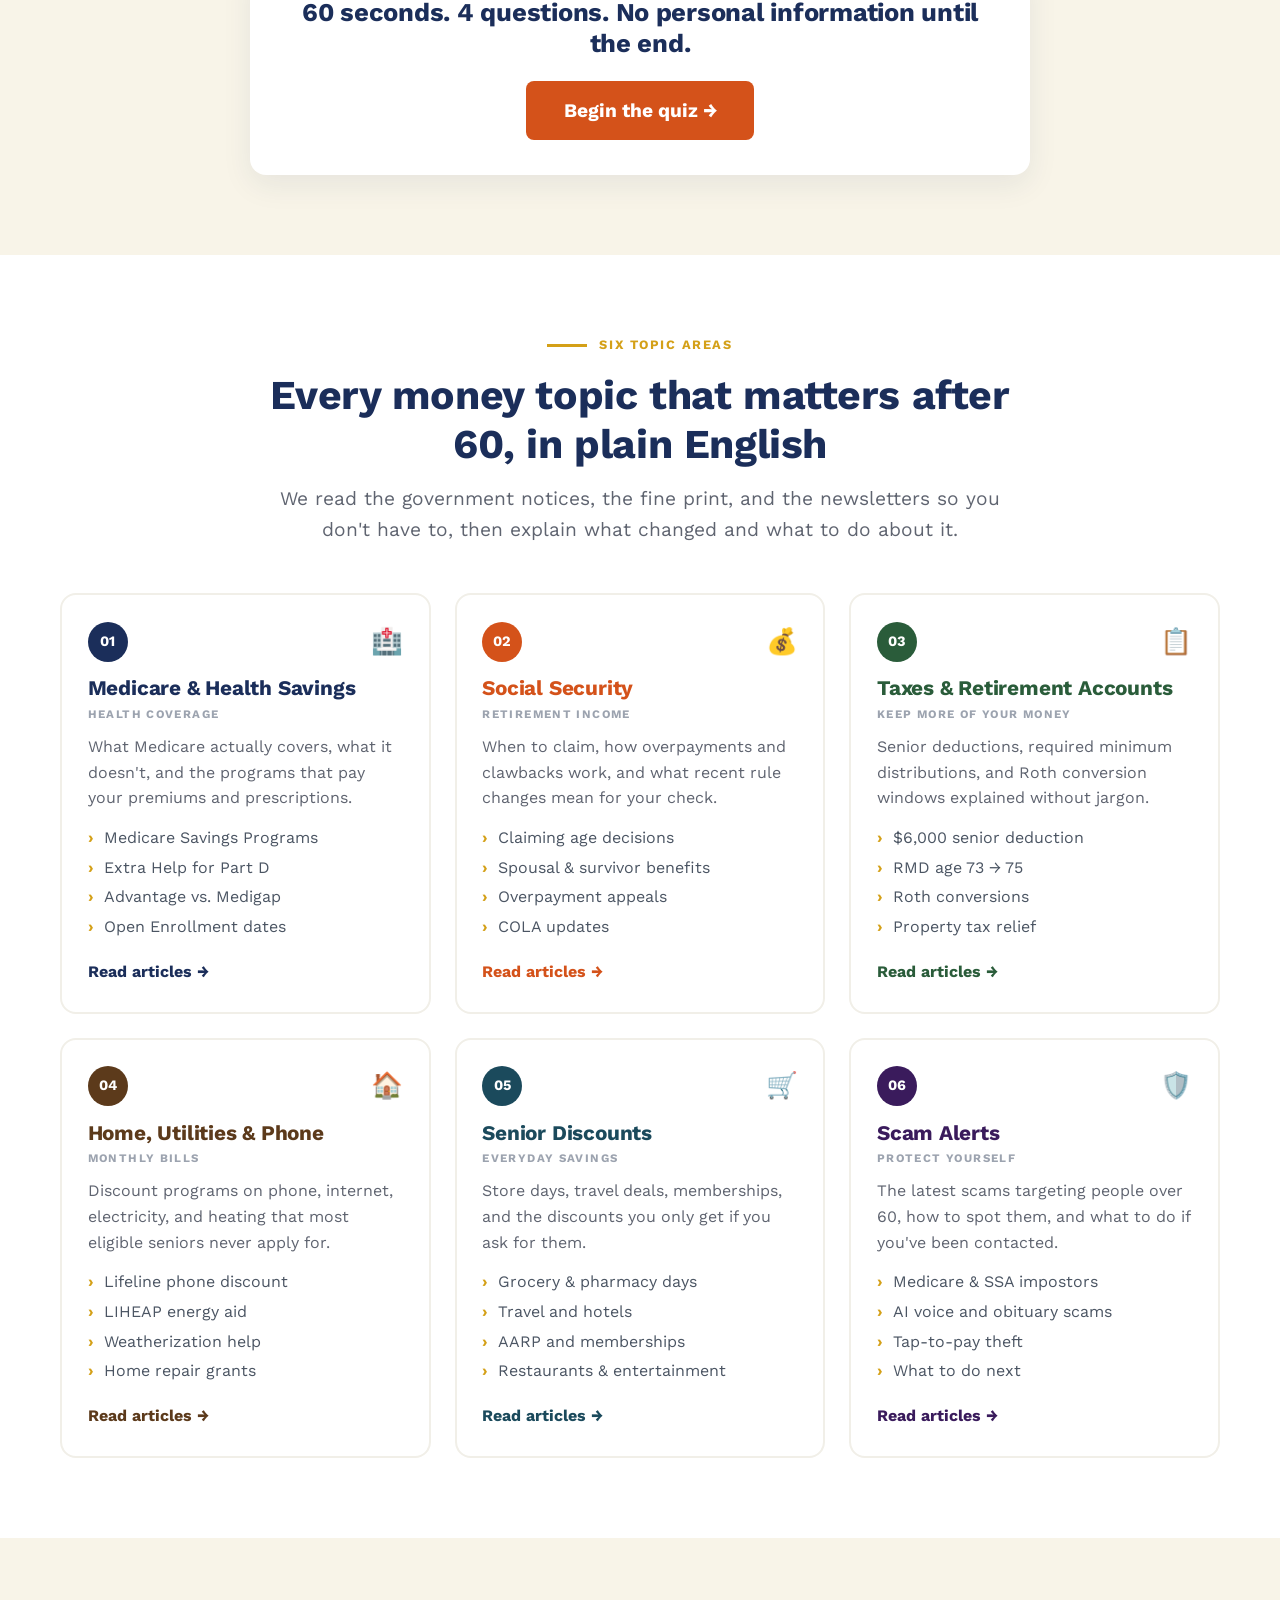
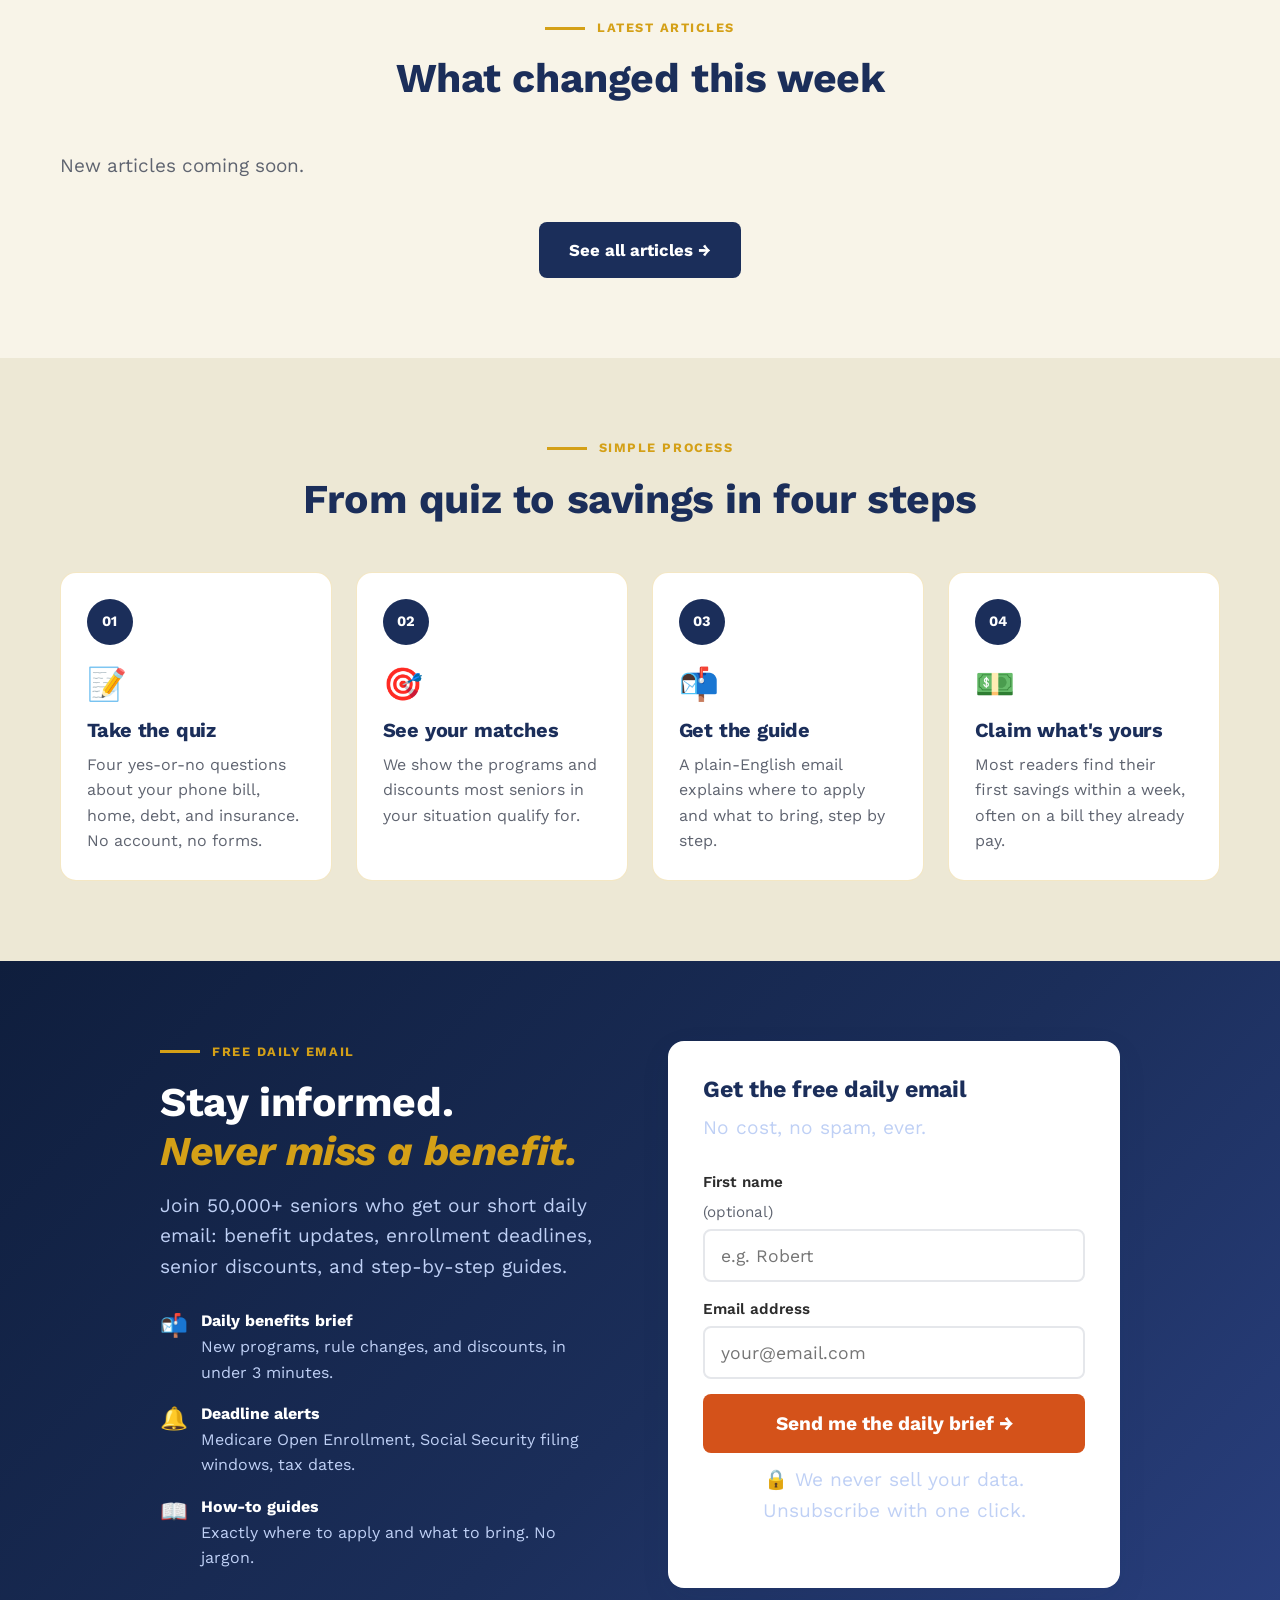
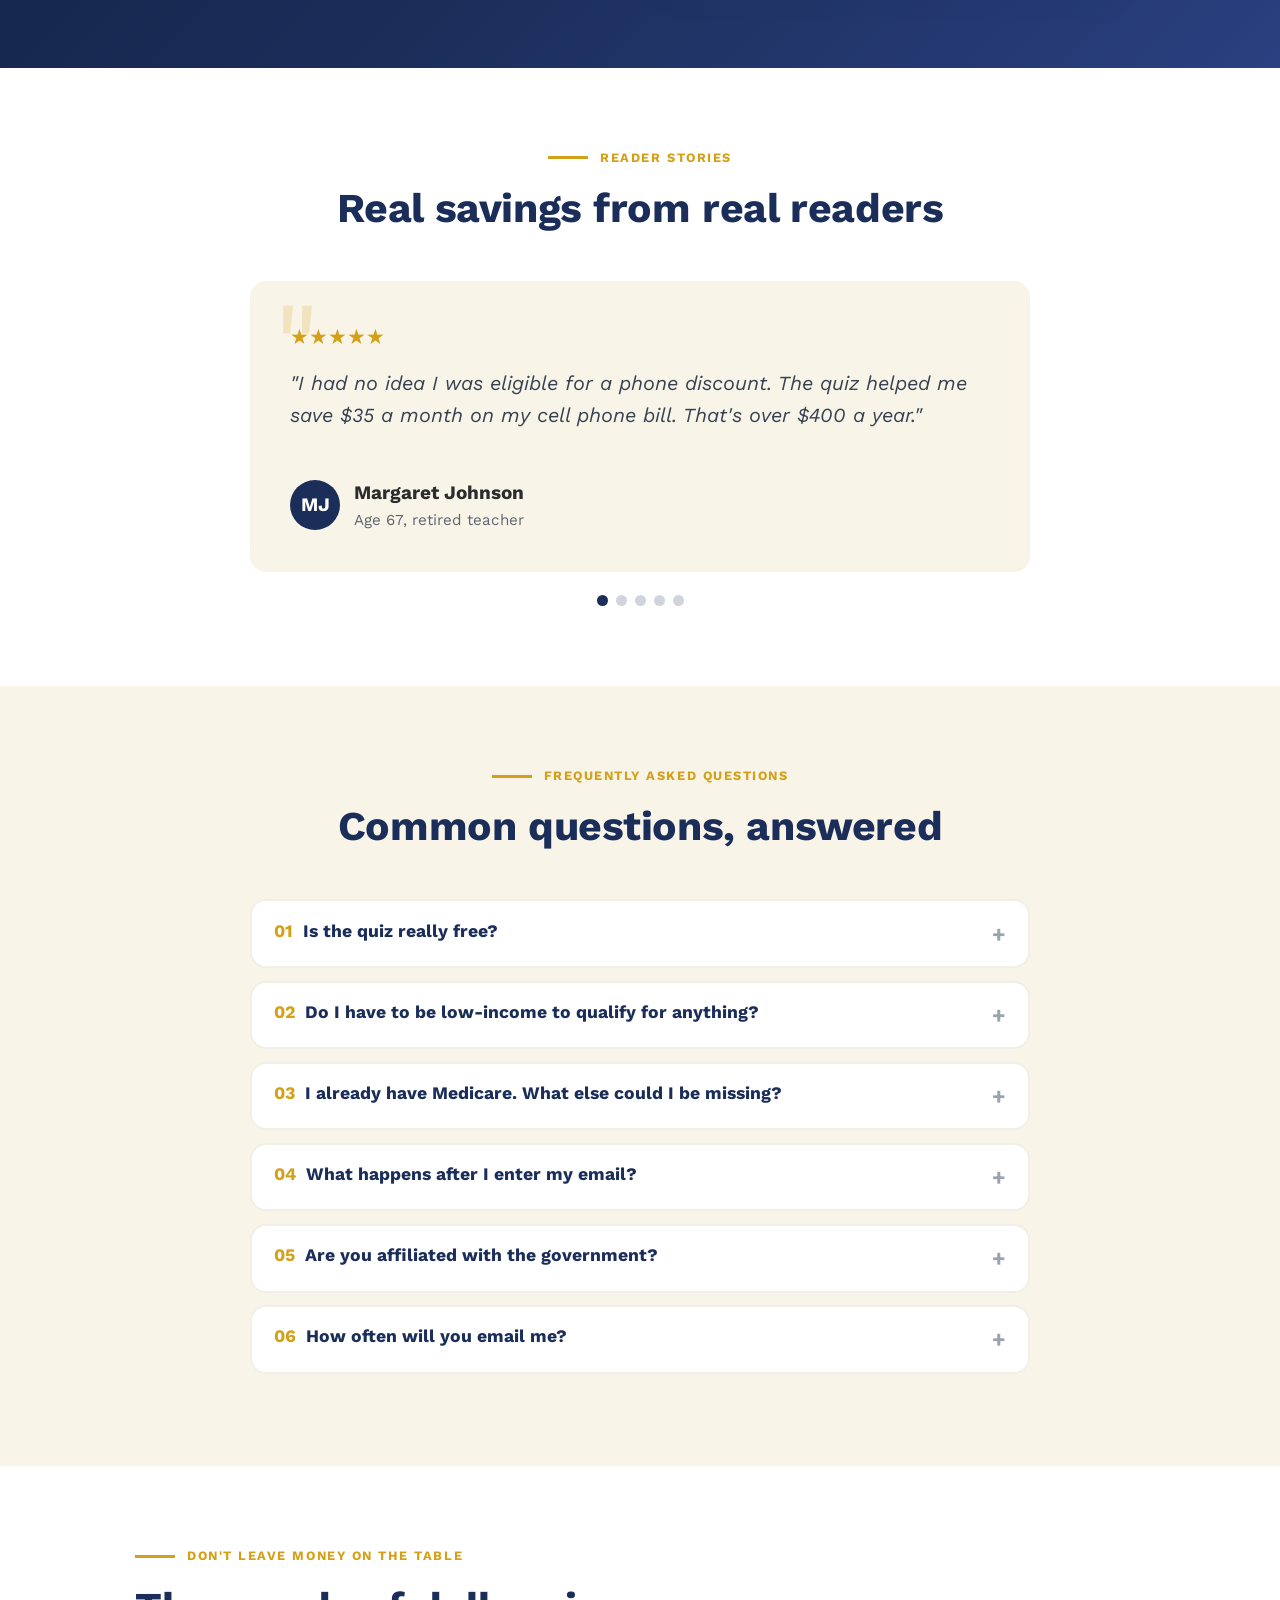
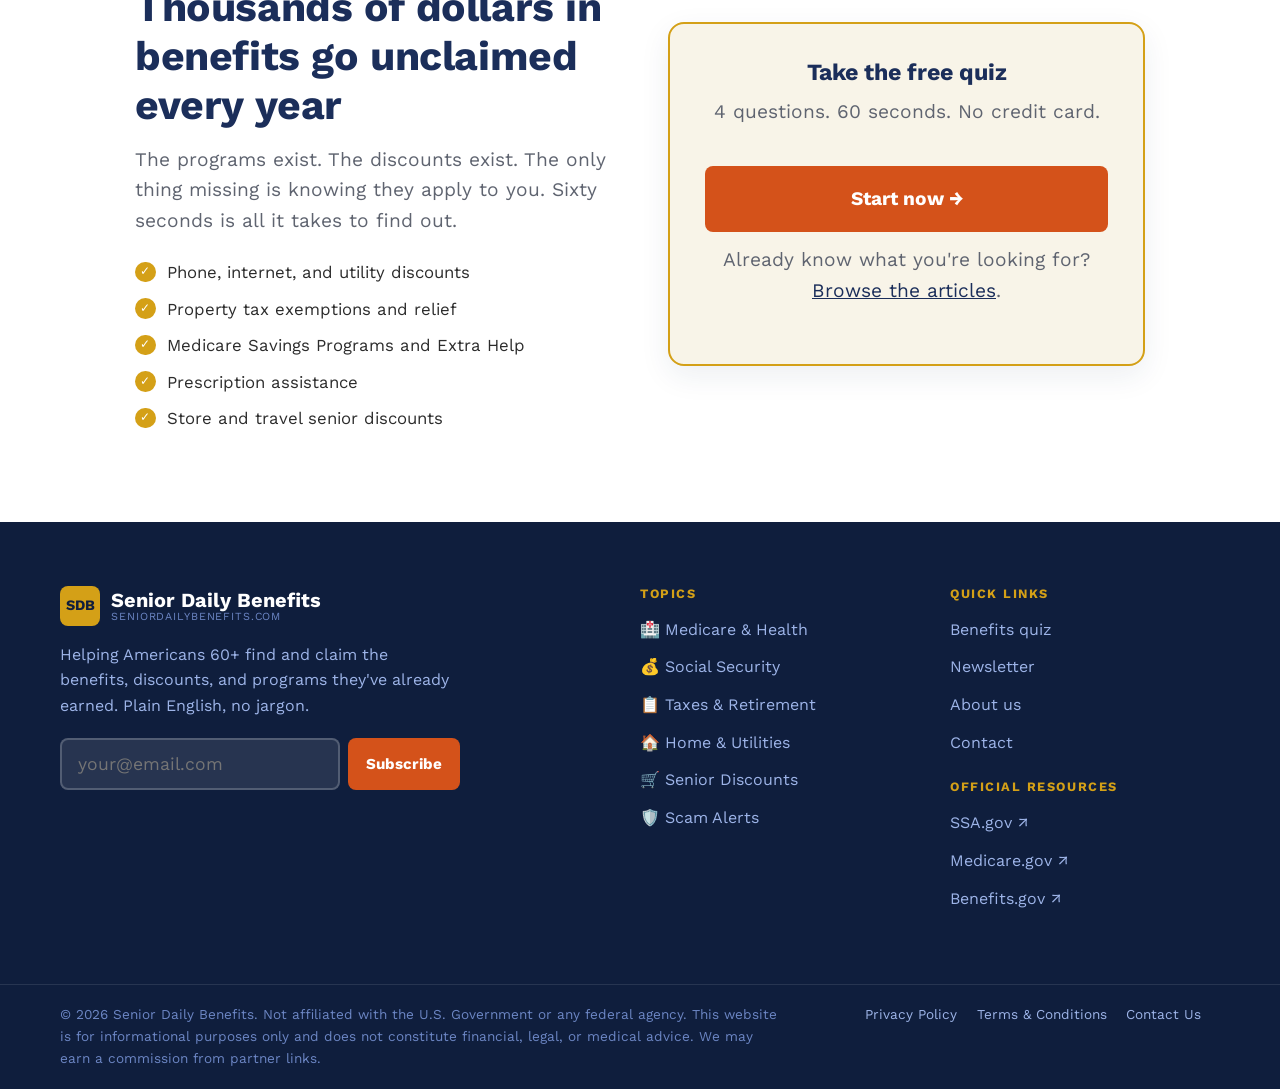
==== commit 160504a6: "Site typography: Work Sans for headings and body, replacing Playfair Display and Source Sans 3 Co-Au" ====
--- a/src/static/index.html
+++ b/src/static/index.html
@@ -8,7 +8,7 @@
 <link rel="icon" href="favicon.ico">
 <link rel="preconnect" href="https://fonts.googleapis.com">
 <link rel="preconnect" href="https://fonts.gstatic.com" crossorigin>
-<link href="https://fonts.googleapis.com/css2?family=Playfair+Display:ital,wght@0,700;0,800;1,700&family=Source+Sans+3:wght@400;600;700&display=swap" rel="stylesheet">
+<link href="https://fonts.googleapis.com/css2?family=Work+Sans:ital,wght@0,400;0,500;0,600;0,700;0,800;1,400;1,700&display=swap" rel="stylesheet">
 <link rel="stylesheet" href="site.css">
 <script>
 !(function (e, n, t, i, p, a, s) {
--- a/src/static/site.css
+++ b/src/static/site.css
@@ -1,11 +1,11 @@
 /* Senior Daily Benefits — editorial design system
    Navy #1B2E5A | Amber #D4A017 | Orange CTA #D4521A | Cream #F8F4E8
-   Playfair Display (headings) + Source Sans 3 (body) */
+   Work Sans for headings and body */
 :root{
   --navy:#1B2E5A;--navy-dark:#0F1E3D;--navy-light:#2A4080;
   --amber:#D4A017;--orange:#D4521A;--orange-hover:#B8421A;
   --cream:#F8F4E8;--cream-dark:#EDE8D5;--ink:#2C2C2C;--muted:#5F6470;--line:#E5E1D6;
-  --display:'Playfair Display',Georgia,serif;--body:'Source Sans 3','Source Sans Pro',Segoe UI,sans-serif;
+  --display:'Work Sans','Lucida Grande',Verdana,Arial,sans-serif;--body:'Work Sans','Lucida Grande',Verdana,Arial,sans-serif;
   --r:.5rem;
 }
 *{margin:0;padding:0;box-sizing:border-box}
@@ -13,7 +13,7 @@
 body{font-family:var(--body);font-size:19px;line-height:1.6;color:var(--ink);background:#fff}
 img{max-width:100%;display:block}
 a{color:var(--navy)}
-h1,h2,h3,h4{font-family:var(--display);color:var(--navy);line-height:1.15}
+h1,h2,h3,h4{font-family:var(--display);font-weight:700;letter-spacing:-.01em;color:var(--navy);line-height:1.2}
 h1{font-size:clamp(2.2rem,4.5vw,3.6rem);font-weight:800;margin-bottom:1.2rem}
 h1 em{font-style:italic;color:var(--orange)}
 h2{font-size:clamp(1.8rem,3.2vw,2.6rem);font-weight:700;margin-bottom:.9rem}
@@ -277,3 +277,26 @@
   .float-stat{right:.5rem}
   .card{padding:1.5rem}
 }
+
+/* contact + legal pages */
+.contact{padding:3rem 0 4rem}
+.contact-grid{display:grid;grid-template-columns:3fr 2fr;gap:2.5rem;align-items:start;max-width:1050px}
+.contact form{display:flex;flex-direction:column;gap:.9rem;margin-top:1rem}
+.contact label{font-weight:600;font-size:.95rem;display:flex;flex-direction:column;gap:.35rem}
+.contact select,.contact textarea{width:100%;font-family:var(--body);font-size:1.1rem;padding:.9rem 1rem;border:2px solid #E5E7EB;border-radius:var(--r);color:var(--ink);background:#fff}
+.contact textarea:focus,.contact select:focus{outline:none;border-color:var(--navy)}
+.contact-item{display:flex;gap:1rem;padding:1.2rem 0;border-bottom:1px solid var(--line)}
+.contact-item>span{font-size:1.6rem}
+.contact-item strong{display:block;color:var(--navy);margin-bottom:.15rem}
+.contact-item small{display:block;color:var(--muted);font-size:.9rem;margin-top:.2rem}
+.legal{font-size:1.1rem}
+.legal h2{font-size:1.4rem}
+@media (max-width:800px){.contact-grid{grid-template-columns:1fr}}
+
+/* article images */
+.hero-img{width:100%;height:auto;border-radius:1rem;box-shadow:0 14px 34px rgba(27,46,90,.18);display:block}
+.img-credit{font-size:.8rem;color:#6b7280;margin:.5rem 0 0;text-align:right}
+.post .thumb{width:100%;height:auto;border-radius:.7rem;margin-bottom:1rem;display:block}
+.postrow{display:grid;grid-template-columns:220px 1fr;gap:1.4rem;align-items:start}
+.postrow .thumb{width:100%;height:auto;border-radius:.6rem;display:block}
+@media (max-width:640px){.postrow{grid-template-columns:1fr}}
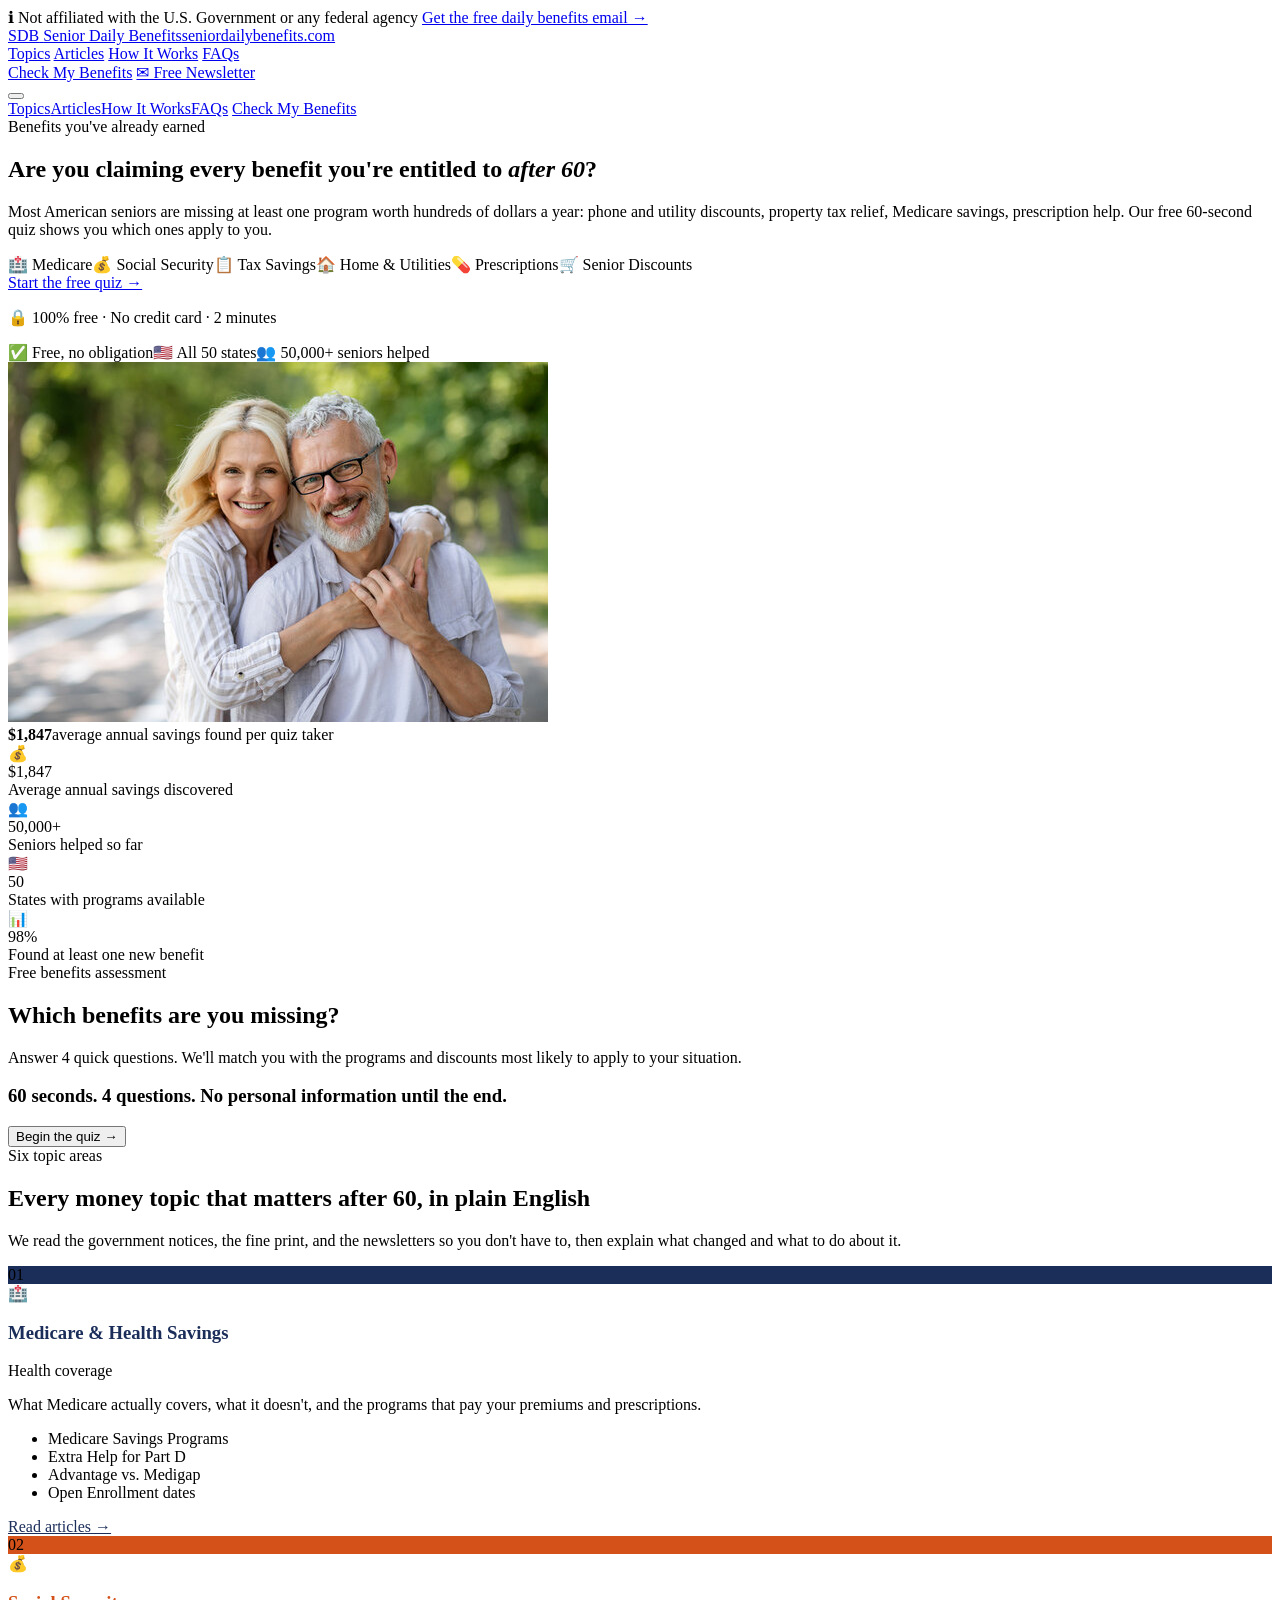
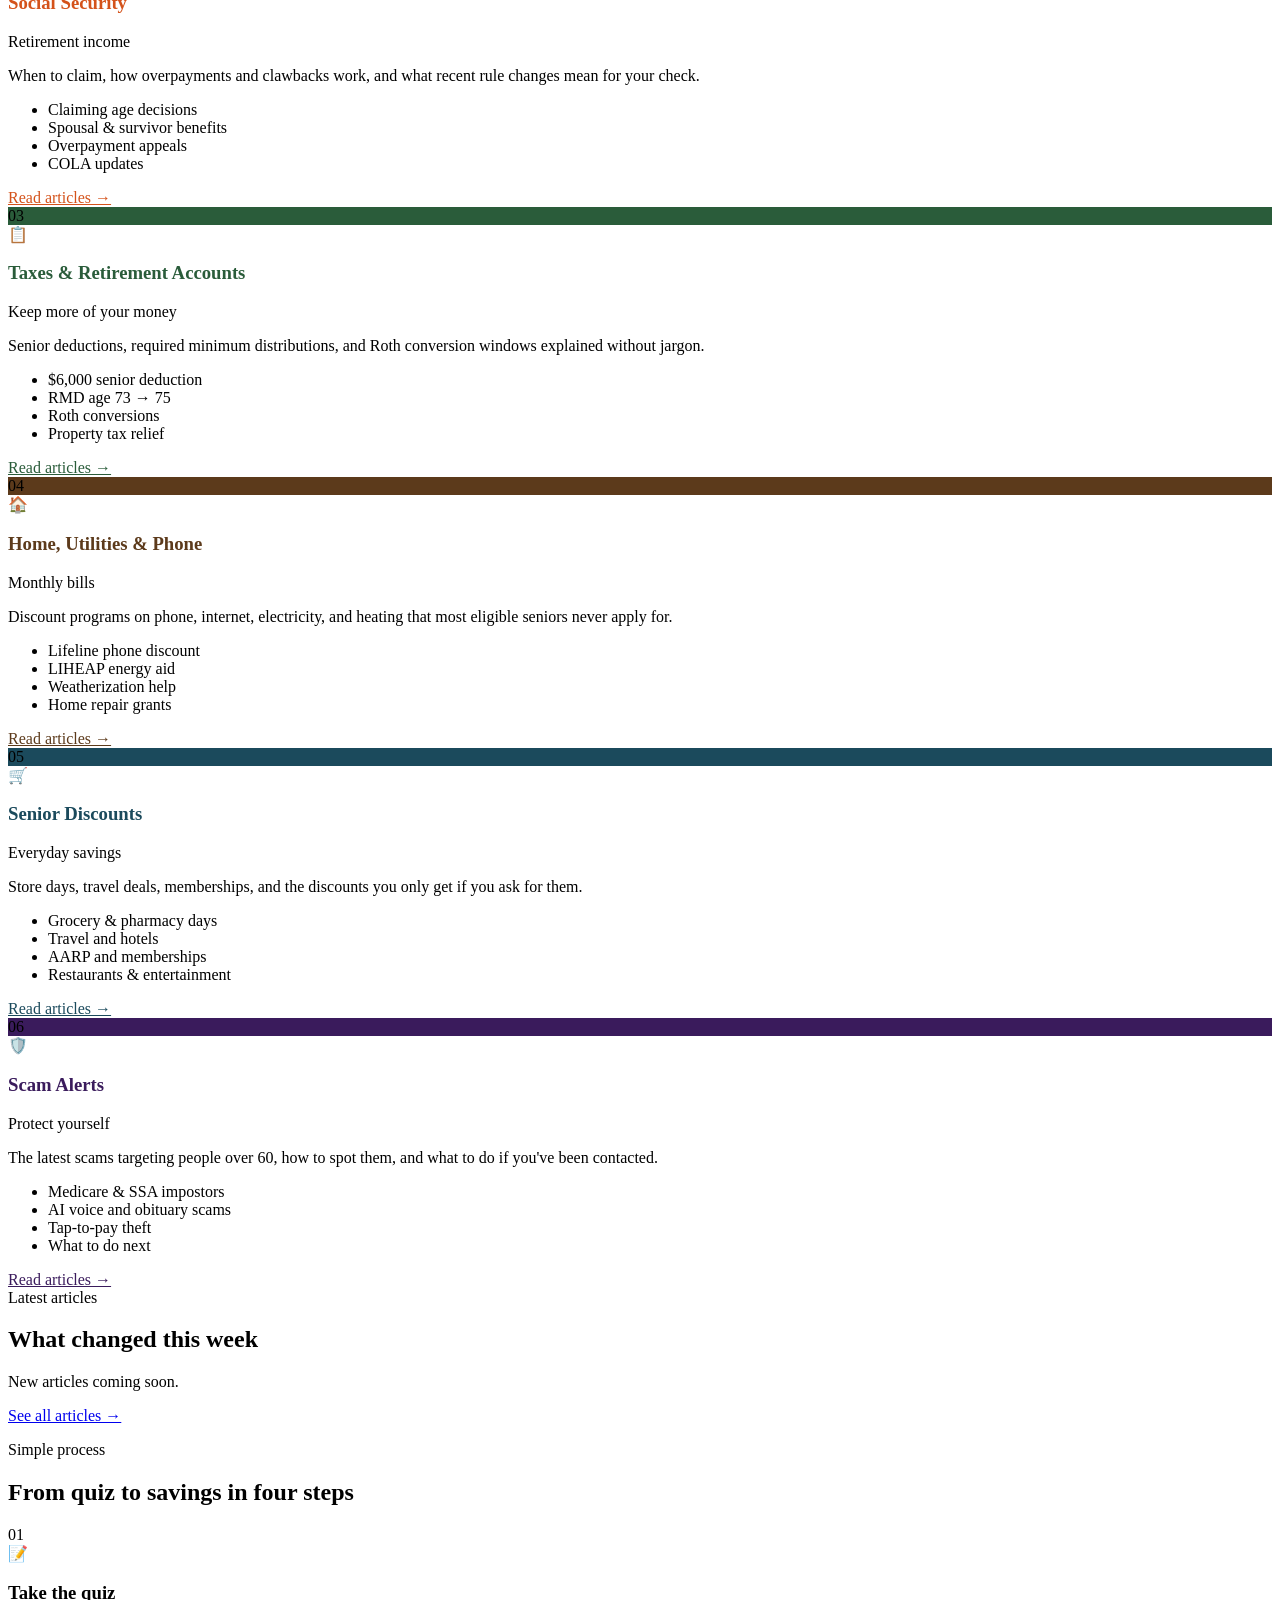
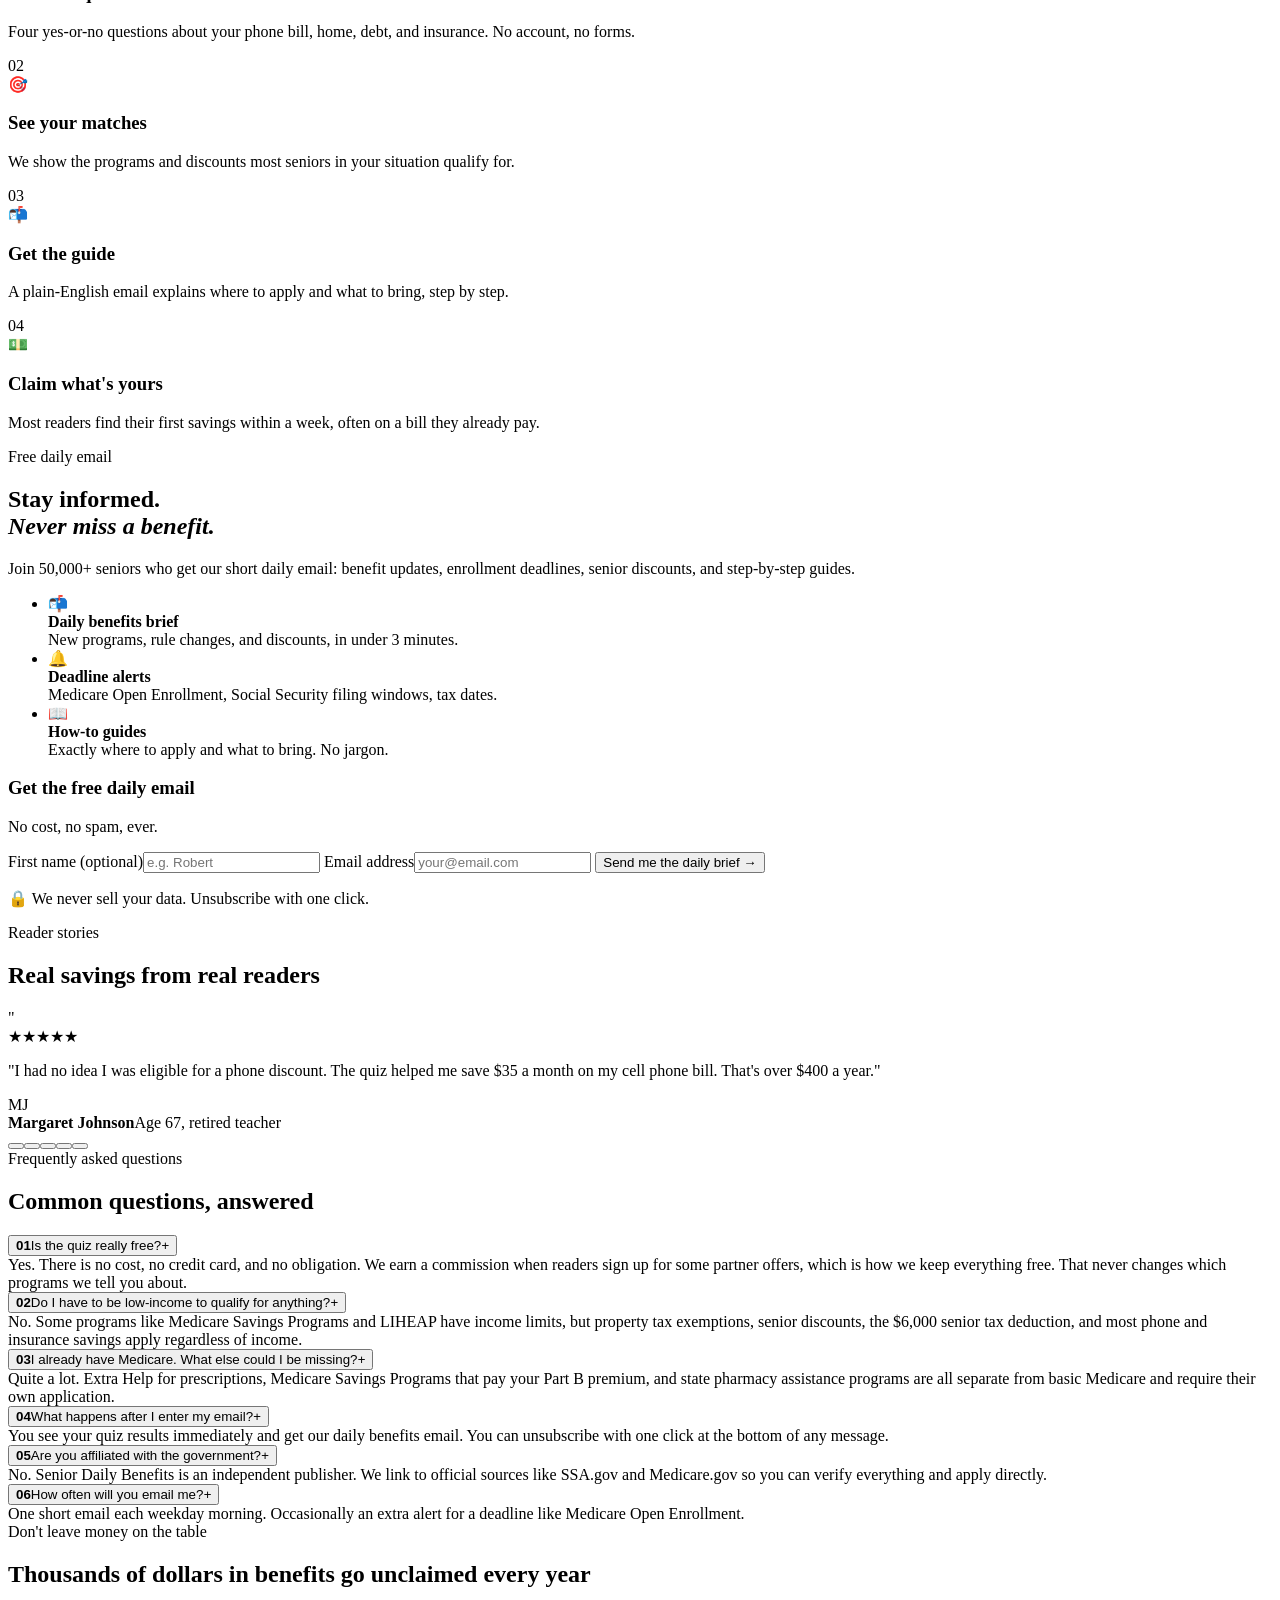
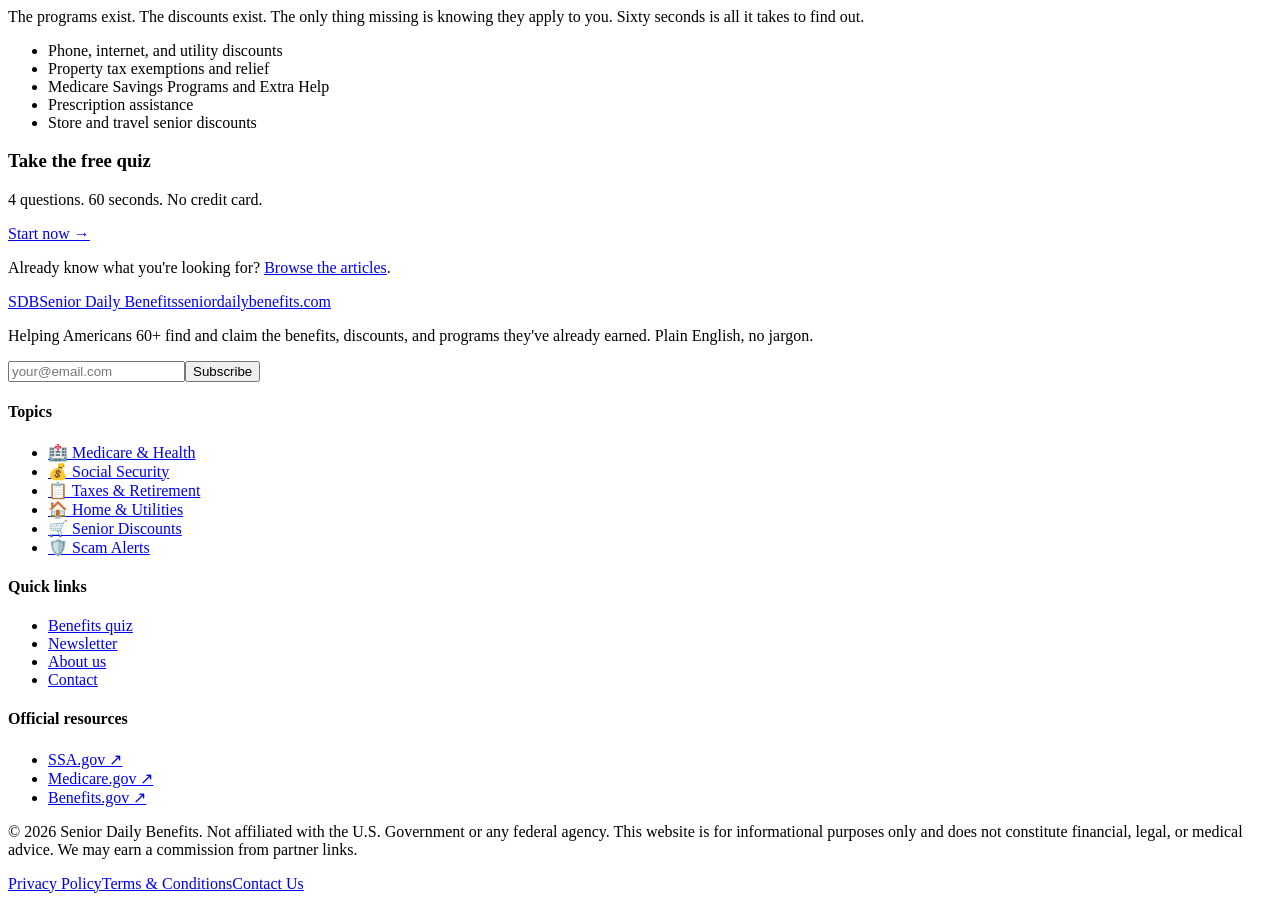
==== commit 80b89b9f: "Fix stylesheet version stamp on article pages and the homepage Co-Authored-By: Claude Fable 5.1 <nor" ====
--- a/src/static/index.html
+++ b/src/static/index.html
@@ -9,7 +9,7 @@
 <link rel="preconnect" href="https://fonts.googleapis.com">
 <link rel="preconnect" href="https://fonts.gstatic.com" crossorigin>
 <link href="https://fonts.googleapis.com/css2?family=Work+Sans:ital,wght@0,400;0,500;0,600;0,700;0,800;1,400;1,700&display=swap" rel="stylesheet">
-<link rel="stylesheet" href="site.css">
+<link rel="stylesheet" href="/site.css?v=a55946cb">
 <script>
 !(function (e, n, t, i, p, a, s) {
   e[i] || (((p = e[i] = function () { p.process ? p.process.apply(p, arguments) : p.queue.push(arguments); }).queue = []),
